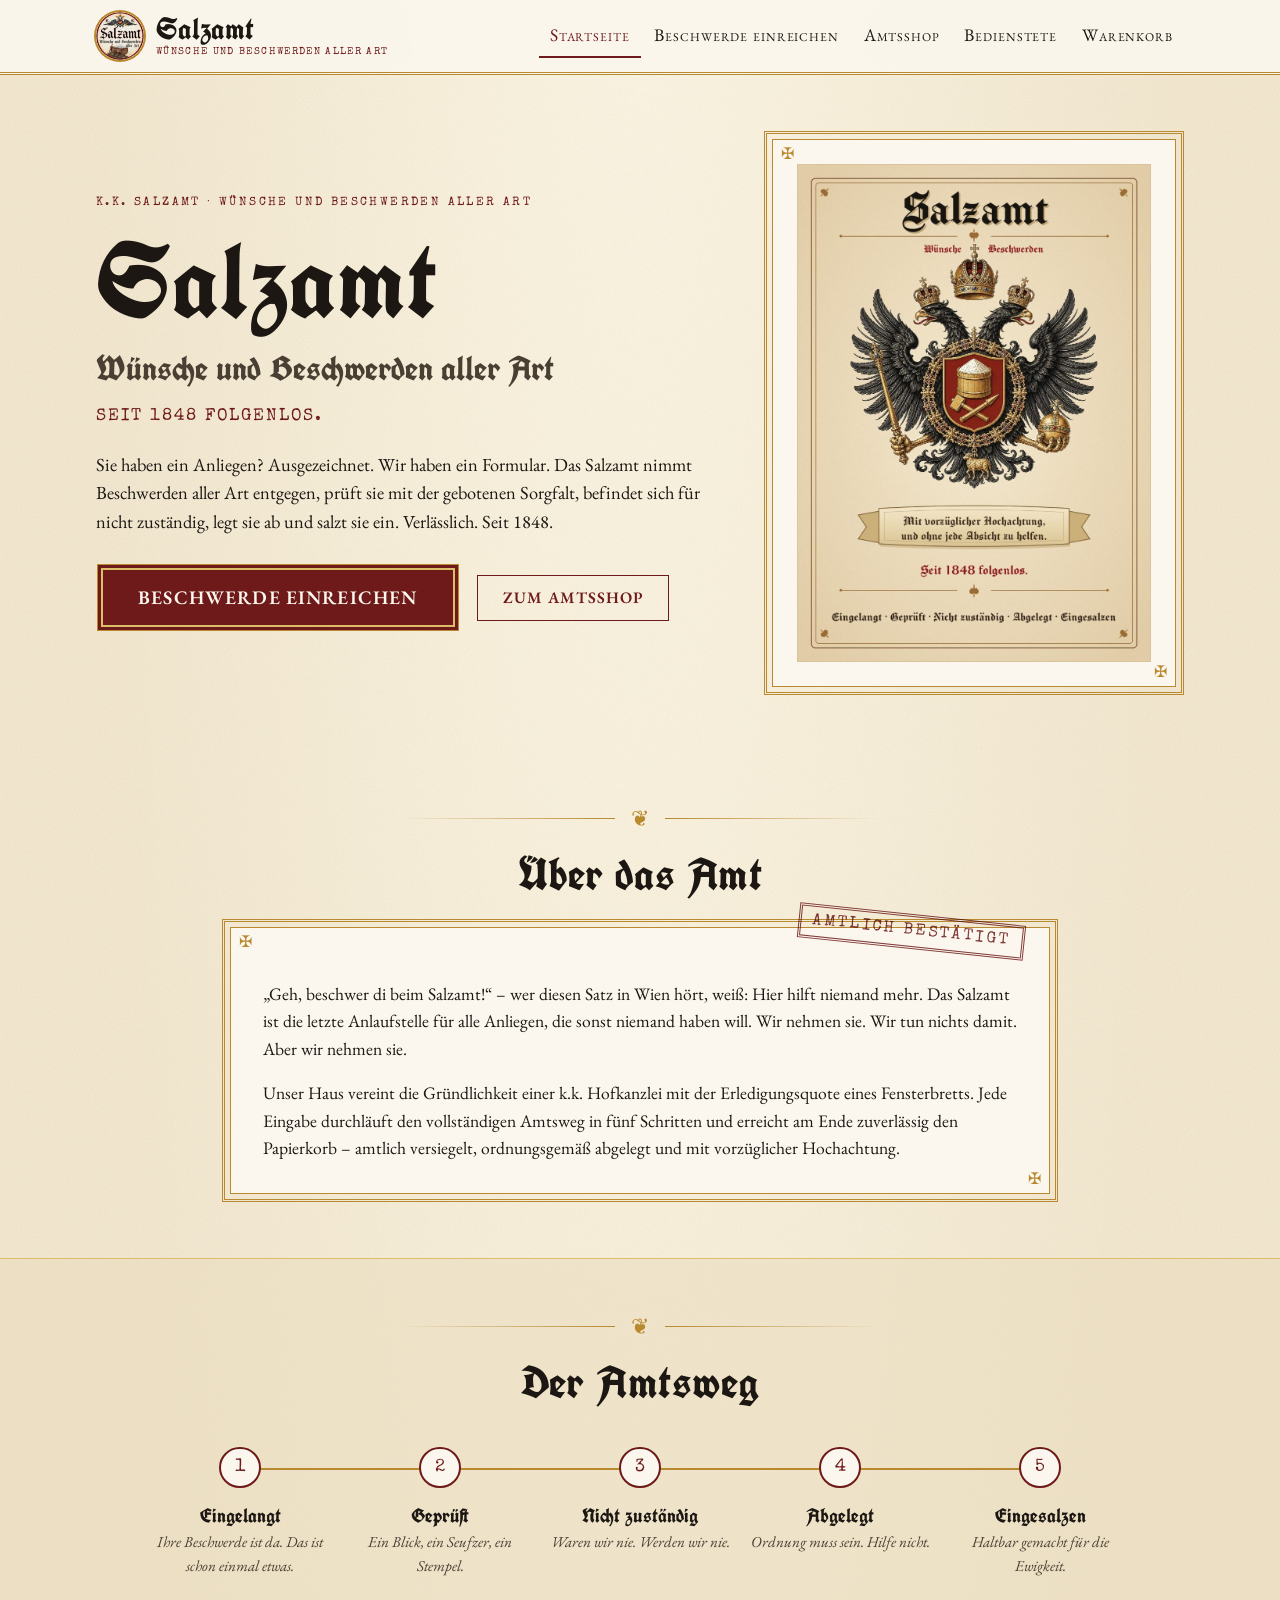
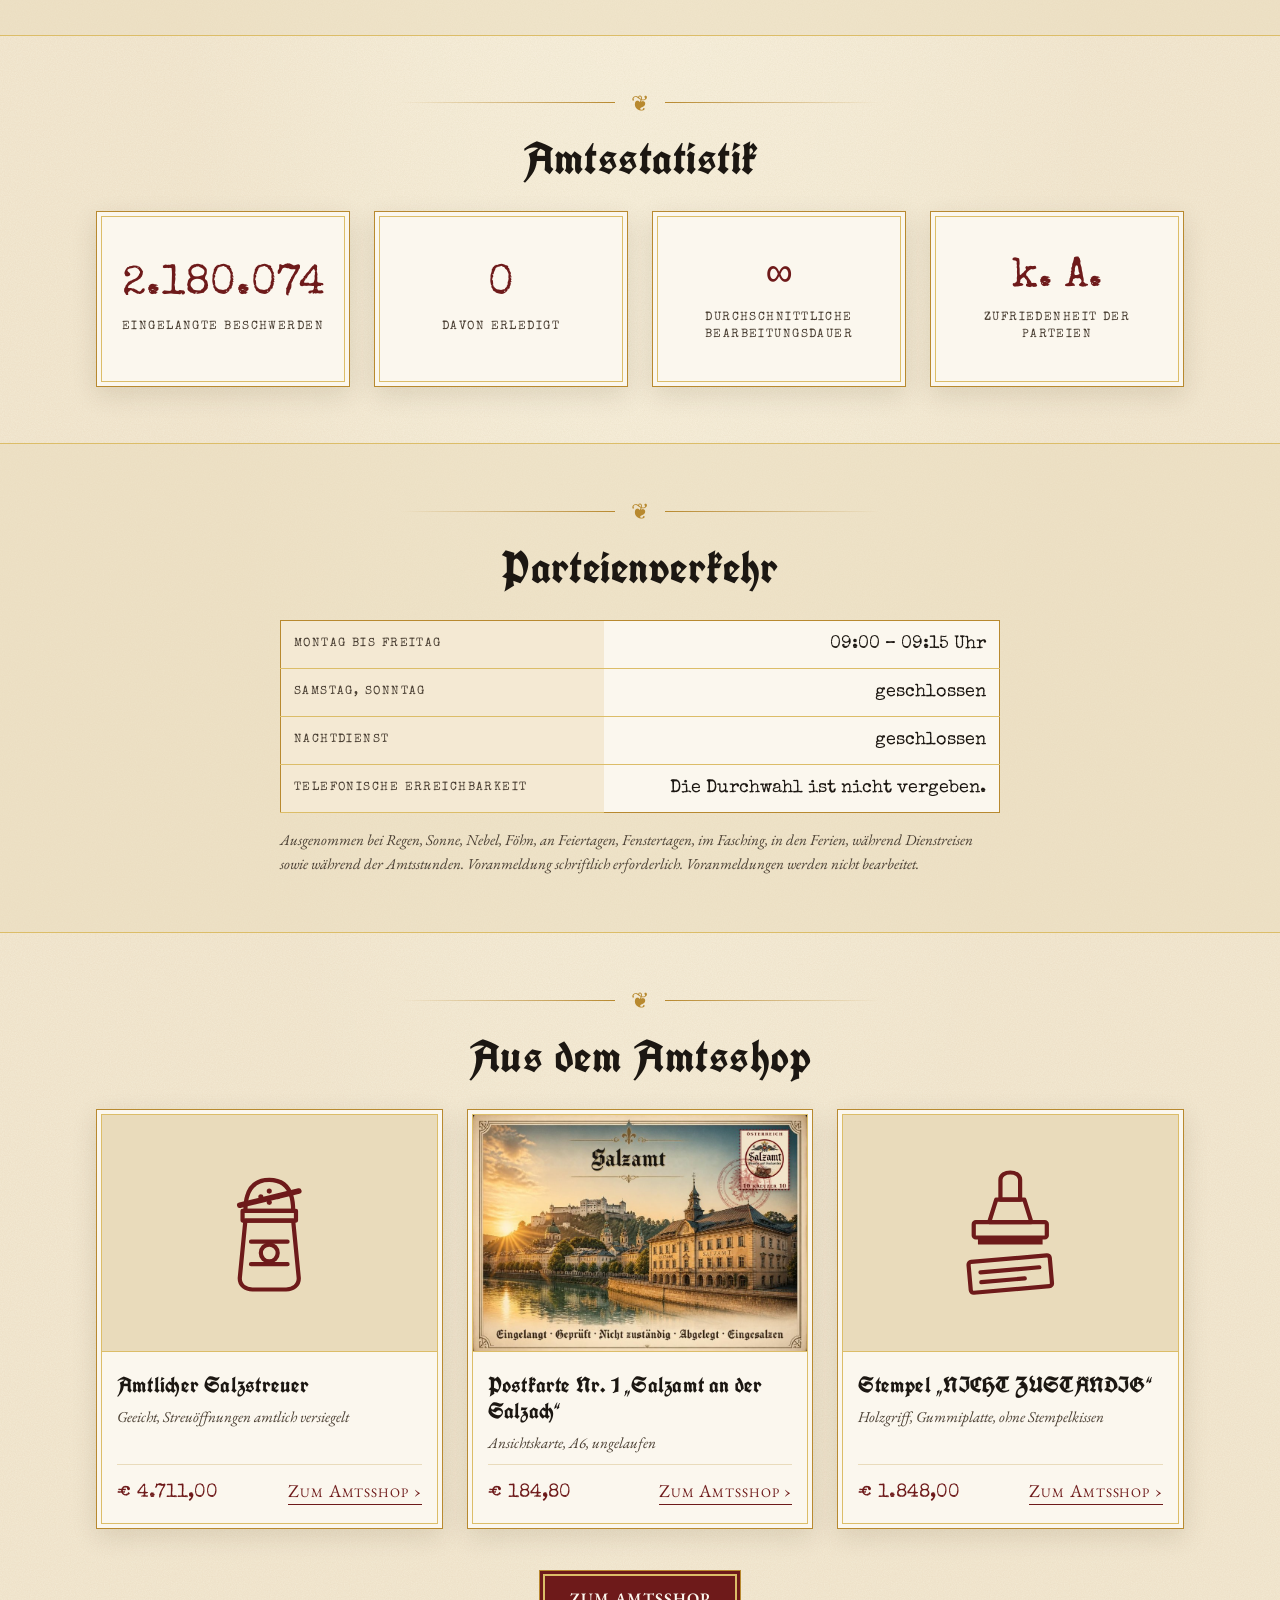
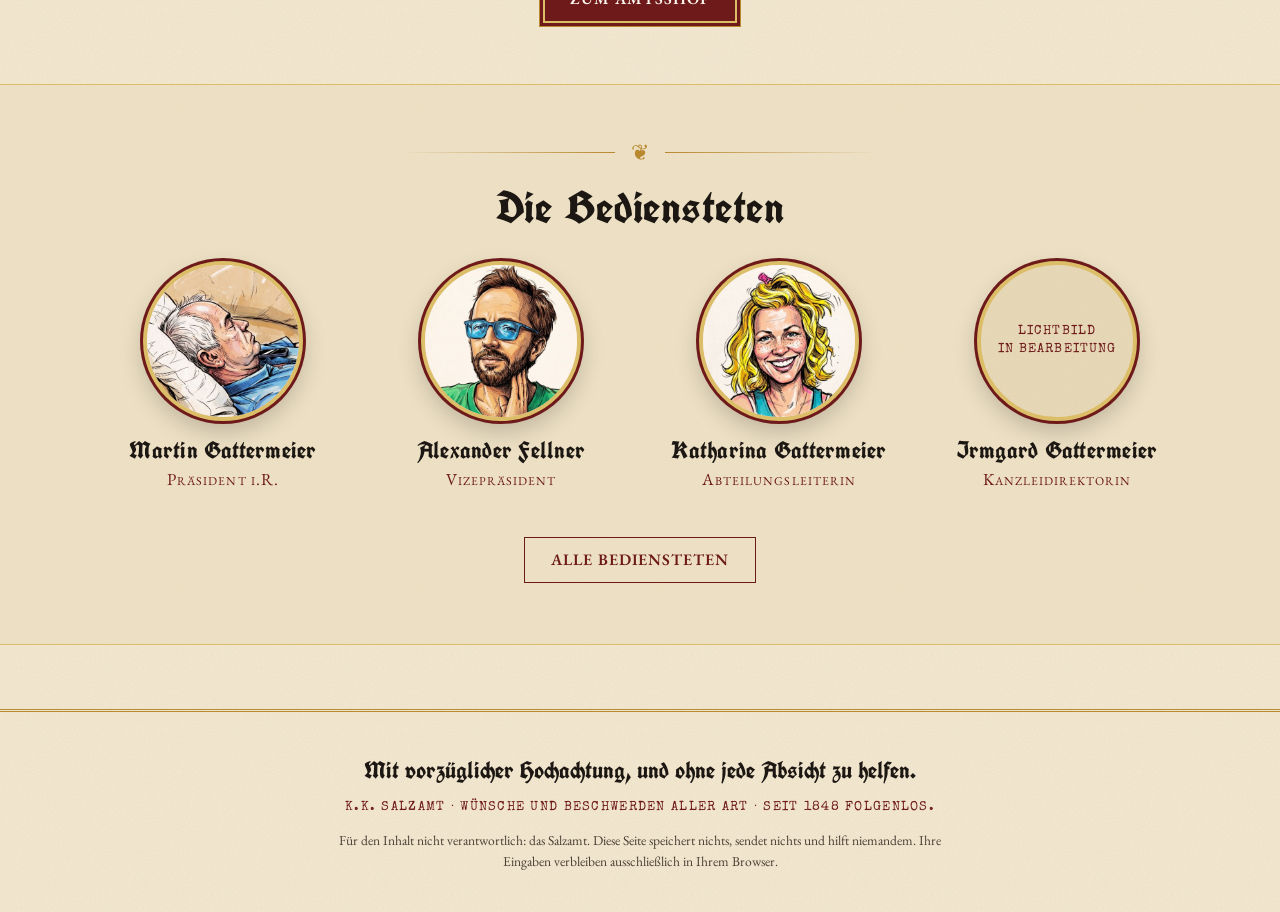
==== index.html @ 9706eec8 "Add Irmgard Gattermeier as Kanzleidirektorin Fourth Bedienstete on team.html and in the landing teas" ====
<!doctype html>
<html lang="de-AT">
  <head>
    <meta charset="utf-8" />
    <meta name="viewport" content="width=device-width, initial-scale=1" />
    <title>Salzamt · Wünsche und Beschwerden aller Art</title>
    <meta
      name="description"
      content="Das Salzamt nimmt Wünsche und Beschwerden aller Art entgegen, prüft sie, befindet sich für nicht zuständig, legt sie ab und salzt sie ein. Seit 1848 folgenlos."
    />
    <meta
      property="og:title"
      content="Salzamt · Wünsche und Beschwerden aller Art"
    />
    <meta
      property="og:description"
      content="Das Salzamt nimmt Wünsche und Beschwerden aller Art entgegen, prüft sie, befindet sich für nicht zuständig, legt sie ab und salzt sie ein. Seit 1848 folgenlos."
    />
    <meta
      property="og:image"
      content="https://salzamt.vip/assets/img/oval-600.jpg"
    />
    <link rel="icon" href="assets/img/badge-96.png" type="image/png" />
    <link rel="stylesheet" href="assets/style.css" />
    <link rel="stylesheet" href="assets/home.css" />
  </head>
  <body class="page-home">
    <a class="skip-link" href="#main">Zum Inhalt</a>
    <header class="site-header">
      <div class="container site-header__inner">
        <a class="brand" href="index.html">
          <img
            src="assets/img/badge-96.png"
            width="48"
            height="48"
            alt="Amtssiegel des Salzamtes"
          />
          <span class="brand__text">
            <span class="brand__wordmark">Salzamt</span>
            <span class="brand__sub">Wünsche und Beschwerden aller Art</span>
          </span>
        </a>
        <button
          class="nav-toggle"
          type="button"
          aria-expanded="false"
          aria-controls="main-nav"
        >
          Menü
        </button>
        <nav id="main-nav" class="main-nav" aria-label="Hauptnavigation">
          <ul>
            <li><a href="index.html">Startseite</a></li>
            <li><a href="beschwerde.html">Beschwerde einreichen</a></li>
            <li><a href="shop.html">Amtsshop</a></li>
            <li><a href="team.html">Bedienstete</a></li>
            <li>
              <a href="kassa.html" class="cart-link"
                >Warenkorb <span class="cart-badge" data-cart-count>0</span></a
              >
            </li>
          </ul>
        </nav>
      </div>
    </header>

    <main id="main">
      <!-- Hero -->
      <section class="section home-hero" aria-labelledby="hero-title">
        <div class="container home-hero__inner">
          <div class="home-hero__figure">
            <div class="frame home-hero__frame">
              <img
                src="assets/img/poster-900.jpg"
                width="900"
                height="1269"
                fetchpriority="high"
                decoding="async"
                alt="Plakat des Salzamtes: Doppeladler mit Salzfass-Wappen, darunter der Leitspruch „Mit vorzüglicher Hochachtung, und ohne jede Absicht zu helfen.“ und die Losung „Seit 1848 folgenlos.“"
              />
            </div>
          </div>
          <div class="home-hero__text">
            <p class="eyebrow">
              K.k. Salzamt · Wünsche und Beschwerden aller Art
            </p>
            <h1 id="hero-title">Salzamt</h1>
            <p class="home-hero__subtitle">Wünsche und Beschwerden aller Art</p>
            <p class="lead home-hero__lead">Seit 1848 folgenlos.</p>
            <p class="home-hero__intro">
              Sie haben ein Anliegen? Ausgezeichnet. Wir haben ein Formular. Das
              Salzamt nimmt Beschwerden aller Art entgegen, prüft sie mit der
              gebotenen Sorgfalt, befindet sich für nicht zuständig, legt sie ab
              und salzt sie ein. Verlässlich. Seit 1848.
            </p>
            <div class="home-hero__actions">
              <a class="btn btn--lg" href="beschwerde.html"
                >Beschwerde einreichen</a
              >
              <a class="btn btn--ghost" href="shop.html">Zum Amtsshop</a>
            </div>
          </div>
        </div>
      </section>

      <!-- Über das Amt -->
      <section class="section home-about" aria-labelledby="about-title">
        <div class="container">
          <div class="ornament-rule" aria-hidden="true">❦</div>
          <h2 id="about-title" class="text-center">Über das Amt</h2>
          <div class="frame home-about__frame">
            <p>
              „Geh, beschwer di beim Salzamt!“ – wer diesen Satz in Wien hört,
              weiß: Hier hilft niemand mehr. Das Salzamt ist die letzte
              Anlaufstelle für alle Anliegen, die sonst niemand haben will. Wir
              nehmen sie. Wir tun nichts damit. Aber wir nehmen sie.
            </p>
            <p>
              Unser Haus vereint die Gründlichkeit einer k.k. Hofkanzlei mit der
              Erledigungsquote eines Fensterbretts. Jede Eingabe durchläuft den
              vollständigen Amtsweg in fünf Schritten und erreicht am Ende
              zuverlässig den Papierkorb – amtlich versiegelt, ordnungsgemäß
              abgelegt und mit vorzüglicher Hochachtung.
            </p>
            <span class="stamp home-about__stamp">Amtlich bestätigt</span>
          </div>
        </div>
      </section>

      <!-- Der Amtsweg -->
      <section
        class="section home-process home-band"
        aria-labelledby="process-title"
      >
        <div class="container">
          <div class="ornament-rule" aria-hidden="true">❦</div>
          <h2 id="process-title" class="text-center">Der Amtsweg</h2>
          <ol class="amtsweg home-process__steps">
            <li>
              <strong>Eingelangt</strong>
              <span>Ihre Beschwerde ist da. Das ist schon einmal etwas.</span>
            </li>
            <li>
              <strong>Geprüft</strong>
              <span>Ein Blick, ein Seufzer, ein Stempel.</span>
            </li>
            <li>
              <strong>Nicht zuständig</strong>
              <span>Waren wir nie. Werden wir nie.</span>
            </li>
            <li>
              <strong>Abgelegt</strong>
              <span>Ordnung muss sein. Hilfe nicht.</span>
            </li>
            <li>
              <strong>Eingesalzen</strong>
              <span>Haltbar gemacht für die Ewigkeit.</span>
            </li>
          </ol>
        </div>
      </section>

      <!-- Amtsstatistik -->
      <section class="section home-stats" aria-labelledby="stats-title">
        <div class="container">
          <div class="ornament-rule" aria-hidden="true">❦</div>
          <h2 id="stats-title" class="text-center">Amtsstatistik</h2>
          <dl class="grid grid--4 home-stats__grid">
            <div class="card home-stat">
              <dt class="home-stat__label">Eingelangte Beschwerden</dt>
              <dd class="home-stat__value" data-stat="complaints">3.412.876</dd>
            </div>
            <div class="card home-stat">
              <dt class="home-stat__label">Davon erledigt</dt>
              <dd class="home-stat__value">0</dd>
            </div>
            <div class="card home-stat">
              <dt class="home-stat__label">
                Durchschnittliche Bearbeitungsdauer
              </dt>
              <dd class="home-stat__value">∞</dd>
            </div>
            <div class="card home-stat">
              <dt class="home-stat__label">Zufriedenheit der Parteien</dt>
              <dd class="home-stat__value">k. A.</dd>
            </div>
          </dl>
        </div>
      </section>

      <!-- Parteienverkehr -->
      <section
        class="section home-hours home-band"
        aria-labelledby="hours-title"
      >
        <div class="container">
          <div class="ornament-rule" aria-hidden="true">❦</div>
          <h2 id="hours-title" class="text-center">Parteienverkehr</h2>
          <div class="home-hours__box">
            <table class="table">
              <tbody>
                <tr>
                  <th scope="row">Montag bis Freitag</th>
                  <td class="num">09:00 – 09:15 Uhr</td>
                </tr>
                <tr>
                  <th scope="row">Samstag, Sonntag</th>
                  <td class="num">geschlossen</td>
                </tr>
                <tr>
                  <th scope="row">Nachtdienst</th>
                  <td class="num">geschlossen</td>
                </tr>
                <tr>
                  <th scope="row">Telefonische Erreichbarkeit</th>
                  <td class="num">Die Durchwahl ist nicht vergeben.</td>
                </tr>
              </tbody>
            </table>
            <p class="home-hours__note">
              Ausgenommen bei Regen, Sonne, Nebel, Föhn, an Feiertagen,
              Fenstertagen, im Fasching, in den Ferien, während Dienstreisen
              sowie während der Amtsstunden. Voranmeldung schriftlich
              erforderlich. Voranmeldungen werden nicht bearbeitet.
            </p>
          </div>
        </div>
      </section>

      <!-- Aus dem Amtsshop -->
      <section class="section home-shop-teaser" aria-labelledby="shop-title">
        <div class="container">
          <div class="ornament-rule" aria-hidden="true">❦</div>
          <h2 id="shop-title" class="text-center">Aus dem Amtsshop</h2>
          <div class="grid grid--3 home-products">
            <article class="card home-product">
              <div class="card__media home-product__media">
                <svg
                  class="home-icon"
                  viewBox="0 0 100 100"
                  width="100"
                  height="100"
                  aria-hidden="true"
                  focusable="false"
                >
                  <!-- cap with sprinkle holes -->
                  <path d="M33 34 C33 18 40 12 50 12 C60 12 67 18 67 34 Z" />
                  <circle
                    cx="44"
                    cy="24"
                    r="1.8"
                    fill="currentColor"
                    stroke="none"
                  />
                  <circle
                    cx="50"
                    cy="20"
                    r="1.8"
                    fill="currentColor"
                    stroke="none"
                  />
                  <circle
                    cx="56"
                    cy="24"
                    r="1.8"
                    fill="currentColor"
                    stroke="none"
                  />
                  <circle
                    cx="50"
                    cy="28"
                    r="1.8"
                    fill="currentColor"
                    stroke="none"
                  />
                  <!-- official seal band across the cap -->
                  <path d="M29 30 L71 20" stroke-width="4" />
                  <!-- collar -->
                  <path d="M31 34 H69 V41 H31 Z" />
                  <!-- body -->
                  <path
                    d="M33 41 L29 82 C29 87 33 90 38 90 H62 C67 90 71 87 71 82 L67 41 Z"
                  />
                  <!-- calibration label -->
                  <path d="M37 56 H63 M37 72 H63" />
                  <circle cx="50" cy="64" r="6" />
                </svg>
              </div>
              <div class="card__body">
                <h3 class="card__title">Amtlicher Salzstreuer</h3>
                <p class="home-product__subtitle">
                  Geeicht, Streuöffnungen amtlich versiegelt
                </p>
                <div class="home-product__foot">
                  <p class="home-product__price">€ 4.711,00</p>
                  <a class="home-product__link" href="shop.html"
                    >Zum Amtsshop</a
                  >
                </div>
              </div>
            </article>

            <article class="card home-product">
              <div class="card__media home-product__media">
                <img
                  src="assets/img/postkarte-1.jpg"
                  width="900"
                  height="639"
                  loading="lazy"
                  decoding="async"
                  alt="Postkarte Nr. 1: das Salzamt am Ufer der Salzach im Abendlicht, mit der Festung Hohensalzburg im Hintergrund"
                />
              </div>
              <div class="card__body">
                <h3 class="card__title">
                  Postkarte Nr. 1 „Salzamt an der Salzach“
                </h3>
                <p class="home-product__subtitle">
                  Ansichtskarte, A6, ungelaufen
                </p>
                <div class="home-product__foot">
                  <p class="home-product__price">€ 184,80</p>
                  <a class="home-product__link" href="shop.html"
                    >Zum Amtsshop</a
                  >
                </div>
              </div>
            </article>

            <article class="card home-product">
              <div class="card__media home-product__media">
                <svg
                  class="home-icon"
                  viewBox="0 0 100 100"
                  width="100"
                  height="100"
                  aria-hidden="true"
                  focusable="false"
                >
                  <!-- knob -->
                  <path d="M43 12 C43 5 57 5 57 12 V26 H43 Z" />
                  <!-- handle waist -->
                  <path d="M40 26 H60 L65 42 H35 Z" />
                  <!-- base plate -->
                  <rect x="24" y="42" width="52" height="11" rx="1.5" />
                  <!-- rubber plate -->
                  <path
                    d="M27 53 H73 V58 H27 Z"
                    fill="currentColor"
                    stroke="none"
                  />
                  <!-- impression on the paper, slightly askew -->
                  <g transform="rotate(-5 50 79)">
                    <rect x="21" y="68" width="58" height="22" rx="2" />
                    <path d="M29 76 H71 M29 83 H60" />
                  </g>
                </svg>
              </div>
              <div class="card__body">
                <h3 class="card__title">Stempel „NICHT ZUSTÄNDIG“</h3>
                <p class="home-product__subtitle">
                  Holzgriff, Gummiplatte, ohne Stempelkissen
                </p>
                <div class="home-product__foot">
                  <p class="home-product__price">€ 1.848,00</p>
                  <a class="home-product__link" href="shop.html"
                    >Zum Amtsshop</a
                  >
                </div>
              </div>
            </article>
          </div>
          <p class="text-center home-section-cta">
            <a class="btn" href="shop.html">Zum Amtsshop</a>
          </p>
        </div>
      </section>

      <!-- Die Bediensteten -->
      <section
        class="section home-team-teaser home-band"
        aria-labelledby="team-title"
      >
        <div class="container">
          <div class="ornament-rule" aria-hidden="true">❦</div>
          <h2 id="team-title" class="text-center">Die Bediensteten</h2>
          <ul class="grid grid--4 home-team-teaser__list">
            <li class="home-member">
              <img
                class="circle-photo"
                src="assets/img/team-martin-gattermeier.jpg"
                width="160"
                height="160"
                loading="lazy"
                decoding="async"
                alt="Lichtbild Martin Gattermeier"
                data-fallback="lichtbild"
              />
              <h3 class="home-member__name">Martin Gattermeier</h3>
              <p class="home-member__title">Präsident i.R.</p>
            </li>
            <li class="home-member">
              <img
                class="circle-photo"
                src="assets/img/team-alexander-fellner.jpg"
                width="160"
                height="160"
                loading="lazy"
                decoding="async"
                alt="Lichtbild Alexander Fellner"
                data-fallback="lichtbild"
              />
              <h3 class="home-member__name">Alexander Fellner</h3>
              <p class="home-member__title">Vizepräsident</p>
            </li>
            <li class="home-member">
              <img
                class="circle-photo"
                src="assets/img/team-katharina-gattermeier.jpg"
                width="160"
                height="160"
                loading="lazy"
                decoding="async"
                alt="Lichtbild Katharina Gattermeier"
                data-fallback="lichtbild"
              />
              <h3 class="home-member__name">Katharina Gattermeier</h3>
              <p class="home-member__title">Abteilungsleiterin</p>
            </li>
            <li class="home-member">
              <img
                class="circle-photo"
                src="assets/img/team-irmgard-gattermeier.jpg"
                width="160"
                height="160"
                loading="lazy"
                decoding="async"
                alt="Lichtbild Irmgard Gattermeier"
                data-fallback="lichtbild"
              />
              <h3 class="home-member__name">Irmgard Gattermeier</h3>
              <p class="home-member__title">Kanzleidirektorin</p>
            </li>
          </ul>
          <p class="text-center home-section-cta">
            <a class="btn btn--ghost" href="team.html">Alle Bediensteten</a>
          </p>
        </div>
      </section>
    </main>

    <footer class="site-footer">
      <div class="container">
        <p class="site-footer__motto">
          Mit vorzüglicher Hochachtung, und ohne jede Absicht zu helfen.
        </p>
        <p class="site-footer__line">
          K.k. Salzamt · Wünsche und Beschwerden aller Art · Seit 1848
          folgenlos.
        </p>
        <p class="site-footer__small">
          Für den Inhalt nicht verantwortlich: das Salzamt. Diese Seite
          speichert nichts, sendet nichts und hilft niemandem. Ihre Eingaben
          verbleiben ausschließlich in Ihrem Browser.
        </p>
      </div>
    </footer>

    <script src="assets/site.js"></script>
    <script src="assets/home.js"></script>
  </body>
</html>
---- assets/style.css ----
/* ==========================================================================
   Salzamt – shared design system
   Parchment, burgundy, gold, Fraktur. One committed look, no dark mode.
   See PLAN.md section 4.4 for the class catalogue this file must provide.
   ========================================================================== */

/* --------------------------------------------------------------------------
   Self-hosted fonts (assets/fonts/, licenses alongside the files)
   -------------------------------------------------------------------------- */

@font-face {
  font-family: "UnifrakturCook";
  font-style: normal;
  font-weight: 700;
  font-display: swap;
  src: url("fonts/unifrakturcook-latin-700-normal.woff2") format("woff2");
}

@font-face {
  font-family: "Special Elite";
  font-style: normal;
  font-weight: 400;
  font-display: swap;
  src: url("fonts/special-elite-latin-400-normal.woff2") format("woff2");
}

@font-face {
  font-family: "EB Garamond";
  font-style: normal;
  font-weight: 400;
  font-display: swap;
  src: url("fonts/eb-garamond-latin-400-normal.woff2") format("woff2");
}

@font-face {
  font-family: "EB Garamond";
  font-style: italic;
  font-weight: 400;
  font-display: swap;
  src: url("fonts/eb-garamond-latin-400-italic.woff2") format("woff2");
}

@font-face {
  font-family: "EB Garamond";
  font-style: normal;
  font-weight: 500;
  font-display: swap;
  src: url("fonts/eb-garamond-latin-500-normal.woff2") format("woff2");
}

@font-face {
  font-family: "EB Garamond";
  font-style: italic;
  font-weight: 500;
  font-display: swap;
  src: url("fonts/eb-garamond-latin-500-italic.woff2") format("woff2");
}

@font-face {
  font-family: "EB Garamond";
  font-style: normal;
  font-weight: 600;
  font-display: swap;
  src: url("fonts/eb-garamond-latin-600-normal.woff2") format("woff2");
}

@font-face {
  font-family: "EB Garamond";
  font-style: normal;
  font-weight: 700;
  font-display: swap;
  src: url("fonts/eb-garamond-latin-700-normal.woff2") format("woff2");
}

:root {
  --parchment: #f4e9d3;
  --parchment-2: #e9dbbb;
  --parchment-3: #d9c59c;
  --salt: #fbf7ee;
  --ink: #1c1712;
  --ink-2: #4a3f33;
  --burgundy: #6e1a1a;
  --burgundy-2: #4b0f0f;
  --gold: #b8892f;
  --gold-2: #dcbd68;
  --font-display: "UnifrakturCook", "Old English Text MT", serif;
  --font-body: "EB Garamond", Garamond, "Times New Roman", serif;
  --font-type: "Special Elite", "Courier New", Courier, monospace;
  --container: 1120px;
  --header-height: 72px;
  --shadow: 0 8px 24px rgba(60, 40, 10, 0.12);
  --noise: url("data:image/svg+xml;utf8,<svg xmlns='http://www.w3.org/2000/svg' width='240' height='240'><filter id='n'><feTurbulence type='fractalNoise' baseFrequency='0.85' numOctaves='3' stitchTiles='stitch'/><feColorMatrix values='0 0 0 0 0.30  0 0 0 0 0.20  0 0 0 0 0.05  0 0 0 0.09 0'/></filter><rect width='100%' height='100%' filter='url(%23n)'/></svg>");
}

/* --------------------------------------------------------------------------
   Base
   -------------------------------------------------------------------------- */

*,
*::before,
*::after {
  box-sizing: border-box;
}

html {
  -webkit-text-size-adjust: 100%;
  scroll-behavior: smooth;
}

body {
  margin: 0;
  font-family: var(--font-body);
  font-size: 18px;
  line-height: 1.55;
  color: var(--ink);
  background-color: var(--parchment);
  background-image:
    var(--noise),
    radial-gradient(
      ellipse at 50% -10%,
      rgba(255, 250, 235, 0.9),
      rgba(255, 250, 235, 0) 60%
    );
  min-height: 100vh;
}

img,
svg {
  max-width: 100%;
  height: auto;
}

img {
  display: block;
}

a {
  color: var(--burgundy);
  text-decoration-thickness: 1px;
  text-underline-offset: 2px;
}

a:hover {
  color: var(--burgundy-2);
}

:focus-visible {
  outline: 2px solid var(--gold);
  outline-offset: 2px;
}

h1,
h2,
h3 {
  font-family: var(--font-display);
  font-weight: 700;
  line-height: 1.1;
  margin: 0 0 0.5em;
  color: var(--ink);
  letter-spacing: 0.01em;
}

h1 {
  font-size: clamp(2.6rem, 7vw, 4.5rem);
}

h2 {
  font-size: clamp(1.9rem, 4.5vw, 2.8rem);
}

h3 {
  font-size: clamp(1.4rem, 3vw, 1.8rem);
}

h4 {
  font-family: var(--font-body);
  font-weight: 700;
  font-size: 1.15rem;
  margin: 0 0 0.4em;
}

p {
  margin: 0 0 1em;
}

small,
.small {
  font-size: 0.9rem;
}

strong {
  font-weight: 600;
}

hr {
  border: 0;
  border-top: 1px solid var(--gold);
  margin: 2rem 0;
}

address {
  font-style: normal;
}

ul,
ol {
  padding-left: 1.4rem;
}

/* --------------------------------------------------------------------------
   Layout and utilities
   -------------------------------------------------------------------------- */

.container {
  width: 100%;
  max-width: var(--container);
  margin-inline: auto;
  padding-inline: 1rem;
}

.section {
  padding-block: 3.5rem;
}

.section--tight {
  padding-block: 1.5rem;
}

.grid {
  display: grid;
  gap: 1.5rem;
}

.grid--2 {
  grid-template-columns: repeat(2, minmax(0, 1fr));
}

.grid--3 {
  grid-template-columns: repeat(3, minmax(0, 1fr));
}

.grid--4 {
  grid-template-columns: repeat(4, minmax(0, 1fr));
}

.stack {
  display: flex;
  flex-direction: column;
  gap: 1rem;
}

.text-center {
  text-align: center;
}

.visually-hidden {
  position: absolute !important;
  width: 1px;
  height: 1px;
  padding: 0;
  margin: -1px;
  overflow: hidden;
  clip: rect(0 0 0 0);
  clip-path: inset(50%);
  white-space: nowrap;
  border: 0;
}

.skip-link {
  position: absolute;
  left: 1rem;
  top: -100px;
  z-index: 100;
  background: var(--burgundy);
  color: var(--salt);
  padding: 0.5rem 1rem;
  text-decoration: none;
}

.skip-link:focus {
  top: 1rem;
}

/* --------------------------------------------------------------------------
   Typography helpers
   -------------------------------------------------------------------------- */

.eyebrow {
  font-family: var(--font-type);
  font-size: 0.75rem;
  letter-spacing: 0.2em;
  text-transform: uppercase;
  color: var(--burgundy);
  margin: 0 0 0.75rem;
}

.lead {
  font-size: 1.25rem;
  color: var(--ink-2);
}

.typewriter {
  font-family: var(--font-type);
}

.display {
  font-family: var(--font-display);
}

.ornament-rule {
  display: flex;
  align-items: center;
  gap: 1rem;
  color: var(--gold);
  margin: 2rem auto;
  max-width: 480px;
  font-size: 1.4rem;
  line-height: 1;
}

.ornament-rule::before,
.ornament-rule::after {
  content: "";
  flex: 1;
  height: 1px;
  background: linear-gradient(90deg, transparent, var(--gold));
}

.ornament-rule::after {
  background: linear-gradient(90deg, var(--gold), transparent);
}

/* --------------------------------------------------------------------------
   Buttons
   -------------------------------------------------------------------------- */

.btn {
  display: inline-block;
  font-family: var(--font-body);
  font-weight: 600;
  font-size: 1rem;
  letter-spacing: 0.06em;
  text-transform: uppercase;
  text-decoration: none;
  text-align: center;
  line-height: 1.2;
  padding: 0.8rem 1.6rem;
  margin: 5px;
  color: var(--salt);
  background: var(--burgundy);
  border: 2px solid var(--gold-2);
  box-shadow:
    0 0 0 3px var(--burgundy),
    0 0 0 4px var(--gold);
  cursor: pointer;
  transition:
    background-color 0.15s,
    transform 0.15s;
}

.btn:hover {
  background: var(--burgundy-2);
  color: var(--salt);
}

.btn:active {
  transform: translateY(1px);
}

.btn--gold {
  color: var(--ink);
  background: var(--gold);
  border-color: var(--salt);
  box-shadow:
    0 0 0 3px var(--gold),
    0 0 0 4px var(--burgundy);
}

.btn--gold:hover {
  background: var(--gold-2);
  color: var(--ink);
}

.btn--ghost {
  color: var(--burgundy);
  background: transparent;
  border: 1px solid var(--burgundy);
  box-shadow: none;
}

.btn--ghost:hover {
  background: rgba(110, 26, 26, 0.08);
  color: var(--burgundy-2);
}

.btn--lg {
  font-size: 1.2rem;
  padding: 1rem 2.2rem;
}

.btn--block {
  display: block;
  width: calc(100% - 10px);
}

.btn:disabled,
.btn[aria-disabled="true"] {
  opacity: 0.5;
  cursor: not-allowed;
}

/* --------------------------------------------------------------------------
   Frames, cards, stamps, documents
   -------------------------------------------------------------------------- */

.frame {
  position: relative;
  background: var(--salt);
  border: 1px solid var(--gold);
  outline: 3px double var(--gold);
  outline-offset: 5px;
  padding: 2rem;
  margin: 8px;
}

.frame::before,
.frame::after {
  content: "✠";
  position: absolute;
  color: var(--gold);
  font-size: 1rem;
  line-height: 1;
  pointer-events: none;
}

.frame::before {
  top: 0.4rem;
  left: 0.5rem;
}

.frame::after {
  bottom: 0.4rem;
  right: 0.5rem;
}

.card {
  display: flex;
  flex-direction: column;
  background: var(--salt);
  border: 1px solid var(--gold);
  box-shadow:
    inset 0 0 0 4px var(--salt),
    inset 0 0 0 5px var(--gold-2),
    var(--shadow);
}

.card__media {
  background: var(--parchment-2);
  border-bottom: 1px solid var(--gold-2);
  margin: 5px 5px 0;
  overflow: hidden;
}

.card__media img {
  width: 100%;
  height: 100%;
  object-fit: cover;
}

.card__body {
  padding: 1.25rem;
  flex: 1;
  display: flex;
  flex-direction: column;
  gap: 0.5rem;
}

.card__body > p {
  margin: 0;
}

.card__title {
  font-family: var(--font-display);
  font-size: 1.5rem;
  margin: 0;
}

.stamp {
  display: inline-block;
  font-family: var(--font-type);
  font-size: 1rem;
  letter-spacing: 0.15em;
  text-transform: uppercase;
  color: var(--burgundy);
  border: 3px double var(--burgundy);
  padding: 0.35em 0.7em;
  line-height: 1.1;
  transform: rotate(-6deg);
  mix-blend-mode: multiply;
  opacity: 0.85;
}

.stamp--big {
  font-size: 2.4rem;
  border-width: 5px;
  padding: 0.3em 0.6em;
  letter-spacing: 0.2em;
  transform: rotate(-12deg);
}

.stamp--gold {
  color: var(--gold);
  border-color: var(--gold);
}

.badge-tag {
  display: inline-block;
  font-family: var(--font-type);
  font-size: 0.7rem;
  letter-spacing: 0.12em;
  text-transform: uppercase;
  color: var(--salt);
  background: var(--burgundy);
  padding: 0.25em 0.6em;
  line-height: 1.3;
}

.akte {
  font-family: var(--font-type);
  font-size: 0.95rem;
  line-height: 1.7;
  background: var(--salt);
  border: 1px dashed var(--gold);
  padding: 1.25rem 1.5rem;
  color: var(--ink);
}

.akte dl {
  display: grid;
  grid-template-columns: max-content 1fr;
  gap: 0.25rem 1.25rem;
  margin: 0;
}

.akte dt {
  color: var(--ink-2);
}

.akte dd {
  margin: 0;
}

.circle-photo {
  width: 160px;
  height: 160px;
  border-radius: 50%;
  object-fit: cover;
  border: 4px solid var(--gold-2);
  box-shadow:
    0 0 0 3px var(--burgundy),
    0 10px 24px rgba(0, 0, 0, 0.2);
  background: var(--parchment-2);
  margin-inline: auto;
  flex: 0 0 auto;
}

.circle-photo--lg {
  width: 220px;
  height: 220px;
}

.photo-missing {
  display: flex;
  align-items: center;
  justify-content: center;
  text-align: center;
  font-family: var(--font-type);
  font-size: 0.8rem;
  letter-spacing: 0.08em;
  text-transform: uppercase;
  color: var(--burgundy);
  background: var(--parchment-2) var(--noise);
  padding: 1rem;
  line-height: 1.4;
}

/* --------------------------------------------------------------------------
   Amtsweg (five-step process)
   -------------------------------------------------------------------------- */

.amtsweg {
  list-style: none;
  margin: 2rem 0;
  padding: 0;
  display: grid;
  grid-template-columns: repeat(5, minmax(0, 1fr));
  counter-reset: step;
}

.amtsweg li {
  position: relative;
  text-align: center;
  padding: 0 0.5rem;
  counter-increment: step;
}

.amtsweg li::before {
  content: counter(step);
  position: relative;
  z-index: 1;
  display: flex;
  align-items: center;
  justify-content: center;
  width: 2.6rem;
  height: 2.6rem;
  margin: 0 auto 0.75rem;
  border-radius: 50%;
  border: 2px solid var(--burgundy);
  background: var(--salt);
  color: var(--burgundy);
  font-family: var(--font-type);
  font-size: 1.1rem;
  transition:
    background-color 0.3s,
    color 0.3s;
}

.amtsweg li:not(:first-child)::after {
  content: "";
  position: absolute;
  top: 1.3rem;
  right: 50%;
  width: 100%;
  height: 2px;
  background: var(--gold);
  z-index: 0;
}

.amtsweg li.is-done::before {
  content: "✓";
  background: var(--burgundy);
  color: var(--salt);
}

.amtsweg strong {
  display: block;
  font-family: var(--font-display);
  font-size: 1.25rem;
  font-weight: 700;
}

.amtsweg span {
  display: block;
  font-size: 0.95rem;
  color: var(--ink-2);
  font-style: italic;
}

/* --------------------------------------------------------------------------
   Tables, notices, toast
   -------------------------------------------------------------------------- */

.table-wrap {
  overflow-x: auto;
}

.table {
  width: 100%;
  border-collapse: collapse;
  margin: 1rem 0;
  background: var(--salt);
  border: 1px solid var(--gold);
}

.table th,
.table td {
  padding: 0.6rem 0.8rem;
  text-align: left;
  border-bottom: 1px solid var(--gold-2);
  vertical-align: top;
}

.table th {
  font-family: var(--font-type);
  font-size: 0.75rem;
  letter-spacing: 0.12em;
  text-transform: uppercase;
  color: var(--ink-2);
  background: var(--parchment);
  font-weight: 400;
}

.table tbody tr:last-child td {
  border-bottom: 0;
}

.table td.num,
.table th.num {
  text-align: right;
  font-family: var(--font-type);
  white-space: nowrap;
}

.table tfoot td {
  font-weight: 700;
  border-top: 2px solid var(--gold);
  border-bottom: 0;
}

.notice {
  border: 1px solid var(--gold);
  border-left: 6px solid var(--gold);
  background: var(--salt);
  padding: 1rem 1.25rem;
  margin: 1.5rem 0;
}

.notice--error {
  border-color: var(--burgundy);
  background: #f7e6e3;
}

.notice--success {
  border-color: #4a6b3a;
  background: #eef2e4;
}

.notice > :last-child {
  margin-bottom: 0;
}

.notice__title {
  font-family: var(--font-type);
  font-size: 0.8rem;
  letter-spacing: 0.15em;
  text-transform: uppercase;
  margin: 0 0 0.5rem;
}

.toast {
  position: fixed;
  left: 50%;
  bottom: 1.5rem;
  transform: translate(-50%, 20px);
  opacity: 0;
  pointer-events: none;
  z-index: 90;
  background: var(--ink);
  color: var(--salt);
  font-family: var(--font-type);
  font-size: 0.85rem;
  letter-spacing: 0.05em;
  padding: 0.75rem 1.25rem;
  border: 1px solid var(--gold);
  width: max-content;
  max-width: calc(100% - 2rem);
  text-align: center;
  transition:
    opacity 0.25s,
    transform 0.25s;
}

.toast.is-visible {
  opacity: 1;
  transform: translate(-50%, 0);
}

/* --------------------------------------------------------------------------
   Forms
   -------------------------------------------------------------------------- */

.form-section {
  border: 1px solid var(--gold);
  background: var(--salt);
  padding: 0 0 0.5rem;
  margin: 0 0 2rem;
  min-width: 0;
  box-shadow: var(--shadow);
}

.form-section__title {
  display: block;
  float: left;
  width: 100%;
  background: var(--burgundy);
  color: var(--salt);
  font-family: var(--font-type);
  font-size: 0.85rem;
  letter-spacing: 0.15em;
  text-transform: uppercase;
  padding: 0.6rem 1.25rem;
  margin: 0 0 1.25rem;
}

.form-section__title + * {
  clear: both;
}

.form-section__body {
  padding: 0 1.25rem;
}

.form-section__body > p:last-child {
  margin-bottom: 0.5rem;
}

.field {
  margin: 0 0 1.1rem;
  min-width: 0;
}

.field__label {
  display: block;
  font-family: var(--font-type);
  font-size: 0.78rem;
  letter-spacing: 0.08em;
  text-transform: uppercase;
  color: var(--ink-2);
  margin-bottom: 0.3rem;
}

.field--required .field__label::after {
  content: " *";
  color: var(--burgundy);
}

.field__hint {
  display: block;
  font-size: 0.9rem;
  font-style: italic;
  color: var(--ink-2);
  margin-top: 0.3rem;
}

input:not([type="checkbox"]):not([type="radio"]):not([type="submit"]):not(
    [type="button"]
  ):not([type="reset"]),
select,
textarea {
  display: block;
  width: 100%;
  font-family: var(--font-body);
  font-size: 1.05rem;
  color: var(--ink);
  background: #fffdf7;
  border: 1px solid var(--ink-2);
  border-radius: 0;
  padding: 0.5rem 0.65rem;
  line-height: 1.4;
}

textarea {
  min-height: 8rem;
  resize: vertical;
}

select {
  appearance: none;
  -webkit-appearance: none;
  background-image: url("data:image/svg+xml;utf8,<svg xmlns='http://www.w3.org/2000/svg' width='14' height='10' viewBox='0 0 14 10'><path d='M1 1l6 6 6-6' fill='none' stroke='%236e1a1a' stroke-width='2'/></svg>");
  background-repeat: no-repeat;
  background-position: right 0.7rem center;
  padding-right: 2.2rem;
}

input:focus,
select:focus,
textarea:focus {
  outline: 2px solid var(--gold);
  outline-offset: 1px;
  border-color: var(--gold);
}

.field--error input,
.field--error select,
.field--error textarea {
  border-color: var(--burgundy);
  box-shadow: inset 0 0 0 1px var(--burgundy);
}

.field--error .field__hint {
  color: var(--burgundy);
  font-style: normal;
}

.check {
  display: flex;
  gap: 0.6rem;
  align-items: flex-start;
  margin: 0 0 0.6rem;
  font-size: 1rem;
  cursor: pointer;
}

.check input {
  width: 1.2rem;
  height: 1.2rem;
  margin: 0.2rem 0 0;
  accent-color: var(--burgundy);
  flex: 0 0 auto;
}

.check-group,
.radio-group {
  display: flex;
  flex-direction: column;
  gap: 0.3rem;
}

.radio-group--inline {
  flex-direction: row;
  flex-wrap: wrap;
  gap: 0.5rem 1.25rem;
}

.form-actions {
  display: flex;
  flex-wrap: wrap;
  gap: 1rem;
  align-items: center;
  margin-top: 1.5rem;
}

/* --------------------------------------------------------------------------
   Dialog
   -------------------------------------------------------------------------- */

dialog.dialog {
  border: 1px solid var(--gold);
  outline: 3px double var(--gold);
  outline-offset: 5px;
  background: var(--salt) var(--noise);
  color: var(--ink);
  padding: 2rem;
  max-width: min(520px, calc(100vw - 3rem));
  box-shadow: 0 20px 60px rgba(0, 0, 0, 0.35);
}

dialog.dialog::backdrop {
  background: rgba(28, 23, 18, 0.55);
}

.dialog__title {
  font-family: var(--font-display);
  font-size: 1.8rem;
  margin: 0 0 1rem;
}

.dialog__actions {
  display: flex;
  flex-wrap: wrap;
  gap: 0.75rem;
  justify-content: flex-end;
  margin-top: 1.5rem;
}

/* --------------------------------------------------------------------------
   Header and navigation
   -------------------------------------------------------------------------- */

.site-header {
  position: sticky;
  top: 0;
  z-index: 50;
  background: rgba(251, 247, 238, 0.9);
  -webkit-backdrop-filter: blur(6px);
  backdrop-filter: blur(6px);
  border-bottom: 3px double var(--gold);
}

.site-header__inner {
  display: flex;
  align-items: center;
  justify-content: space-between;
  gap: 1rem;
  min-height: var(--header-height);
  padding-block: 0.5rem;
}

.brand {
  display: flex;
  align-items: center;
  gap: 0.75rem;
  text-decoration: none;
  color: var(--ink);
}

.brand:hover {
  color: var(--ink);
}

.brand img {
  width: 48px;
  height: 48px;
  border-radius: 50%;
  box-shadow: 0 0 0 2px var(--gold);
}

.brand__text {
  display: flex;
  flex-direction: column;
  line-height: 1;
}

.brand__wordmark {
  font-family: var(--font-display);
  font-size: 1.9rem;
}

.brand__sub {
  font-family: var(--font-type);
  font-size: 0.6rem;
  letter-spacing: 0.14em;
  text-transform: uppercase;
  color: var(--burgundy);
  margin-top: 0.2rem;
}

.nav-toggle {
  display: none;
  font-family: var(--font-type);
  font-size: 0.85rem;
  letter-spacing: 0.1em;
  text-transform: uppercase;
  background: transparent;
  color: var(--burgundy);
  border: 1px solid var(--burgundy);
  padding: 0.45rem 0.8rem;
  cursor: pointer;
}

.main-nav ul {
  list-style: none;
  margin: 0;
  padding: 0;
  display: flex;
  flex-wrap: wrap;
  gap: 0.15rem;
  align-items: center;
}

.main-nav a {
  display: inline-block;
  padding: 0.45rem 0.7rem;
  color: var(--ink);
  text-decoration: none;
  font-variant: small-caps;
  letter-spacing: 0.05em;
  font-size: 1.1rem;
  border-bottom: 2px solid transparent;
}

.main-nav a:hover,
.main-nav a[aria-current="page"] {
  color: var(--burgundy);
  border-bottom-color: var(--burgundy);
}

.cart-link {
  display: inline-flex;
  align-items: center;
  gap: 0.4rem;
}

.cart-badge {
  display: inline-flex;
  align-items: center;
  justify-content: center;
  min-width: 1.4rem;
  height: 1.4rem;
  padding: 0 0.35rem;
  border-radius: 999px;
  background: var(--burgundy);
  color: var(--salt);
  font-family: var(--font-type);
  font-size: 0.75rem;
  line-height: 1;
  font-variant: normal;
}

.cart-badge.is-empty {
  display: none;
}

/* --------------------------------------------------------------------------
   Footer
   -------------------------------------------------------------------------- */

.site-footer {
  margin-top: 4rem;
  border-top: 3px double var(--gold);
  padding: 2.5rem 0;
  text-align: center;
  color: var(--ink-2);
  font-size: 0.95rem;
}

.site-footer__motto {
  font-family: var(--font-display);
  font-size: 1.5rem;
  color: var(--ink);
  margin-bottom: 0.5rem;
}

.site-footer__line {
  font-family: var(--font-type);
  font-size: 0.8rem;
  letter-spacing: 0.1em;
  text-transform: uppercase;
  color: var(--burgundy);
}

.site-footer__small {
  font-size: 0.85rem;
  max-width: 640px;
  margin: 0 auto;
}

/* --------------------------------------------------------------------------
   Responsive
   -------------------------------------------------------------------------- */

@media (max-width: 900px) {
  .grid--3,
  .grid--4 {
    grid-template-columns: repeat(2, minmax(0, 1fr));
  }
}

@media (max-width: 760px) {
  .nav-toggle {
    display: inline-block;
  }

  .main-nav {
    display: none;
    width: 100%;
  }

  .main-nav.is-open {
    display: block;
  }

  .site-header__inner {
    flex-wrap: wrap;
  }

  .main-nav ul {
    flex-direction: column;
    align-items: stretch;
    padding-bottom: 0.5rem;
  }

  .main-nav a {
    display: block;
    border-bottom: 1px solid var(--parchment-2);
  }

  .amtsweg {
    grid-template-columns: minmax(0, 1fr);
    gap: 1.25rem;
  }

  .amtsweg li {
    display: grid;
    grid-template-columns: 2.6rem minmax(0, 1fr);
    column-gap: 1rem;
    text-align: left;
    align-items: start;
    padding: 0;
  }

  .amtsweg li::before {
    margin: 0;
    grid-row: 1 / span 2;
  }

  .amtsweg li strong,
  .amtsweg li span {
    grid-column: 2;
  }

  .amtsweg li:not(:first-child)::after {
    top: -1.25rem;
    right: auto;
    left: 1.2rem;
    width: 2px;
    height: 1.25rem;
  }
}

@media (max-width: 640px) {
  body {
    font-size: 17px;
  }

  .grid--2,
  .grid--3,
  .grid--4 {
    grid-template-columns: minmax(0, 1fr);
  }

  .frame {
    padding: 1.25rem;
  }

  .section {
    padding-block: 2.5rem;
  }
}

@media (max-width: 600px) {
  .brand__sub {
    display: none;
  }
}

@media (max-width: 480px) {
  .akte dl {
    grid-template-columns: minmax(0, 1fr);
  }

  .akte dd {
    margin-bottom: 0.5rem;
  }

  .stamp--big {
    font-size: 1.8rem;
  }
}

/* --------------------------------------------------------------------------
   Print and reduced motion
   -------------------------------------------------------------------------- */

@media print {
  .site-header,
  .site-footer,
  .no-print,
  .toast,
  .skip-link {
    display: none !important;
  }

  body {
    background: #fff;
    color: #000;
    font-size: 12pt;
  }

  .frame,
  .card,
  .akte,
  .table,
  .form-section {
    box-shadow: none;
  }

  a {
    color: #000;
    text-decoration: none;
  }
}

@media (prefers-reduced-motion: reduce) {
  *,
  *::before,
  *::after {
    animation-duration: 1ms !important;
    animation-iteration-count: 1 !important;
    transition-duration: 1ms !important;
    scroll-behavior: auto !important;
  }
}
---- assets/home.css ----
/* ==========================================================================
   Salzamt – landing page (index.html only)
   Page-specific layout on top of the shared design system in style.css.
   All classes are prefixed with .home-.
   ========================================================================== */

/* --------------------------------------------------------------------------
   Section bands and ornaments
   -------------------------------------------------------------------------- */

.home-band {
  background: rgba(233, 219, 187, 0.5);
  border-top: 1px solid var(--gold-2);
  border-bottom: 1px solid var(--gold-2);
}

.page-home .ornament-rule {
  margin: 0 auto 1.25rem;
}

.page-home .section > .container > h2 {
  margin-bottom: 1.75rem;
}

.home-section-cta {
  margin: 2.5rem 0 0;
}

/* --------------------------------------------------------------------------
   Hero
   -------------------------------------------------------------------------- */

.home-hero {
  padding-top: 2.5rem;
}

.home-hero__inner {
  display: grid;
  gap: 2.5rem;
  align-items: center;
}

.home-hero__figure {
  width: 100%;
  max-width: 420px;
  margin-inline: auto;
}

.home-hero__frame {
  padding: 1.25rem;
}

.home-hero__frame img {
  width: 100%;
  height: auto;
  border: 1px solid var(--parchment-3);
}

.home-hero__text {
  text-align: center;
}

.home-hero__text h1 {
  font-size: clamp(3.4rem, 11vw, 6.5rem);
  margin-bottom: 0.1em;
}

.home-hero__subtitle {
  font-family: var(--font-display);
  font-size: clamp(1.5rem, 3.6vw, 2.1rem);
  line-height: 1.15;
  color: var(--ink-2);
  margin: 0 0 1rem;
}

.home-hero__lead {
  font-family: var(--font-type);
  font-size: 1.05rem;
  letter-spacing: 0.12em;
  text-transform: uppercase;
  color: var(--burgundy);
  margin-bottom: 1.25rem;
}

.home-hero__intro {
  font-size: 1.15rem;
  max-width: 34em;
  margin-inline: auto;
}

.home-hero__actions {
  display: flex;
  flex-wrap: wrap;
  align-items: center;
  justify-content: center;
  gap: 0.75rem;
  margin-top: 1.75rem;
}

@media (max-width: 480px) {
  .home-hero__actions .btn--lg {
    font-size: 1.05rem;
    padding: 0.9rem 1.5rem;
  }
}

@media (min-width: 900px) {
  .home-hero {
    padding-top: 3.5rem;
  }

  .home-hero__inner {
    grid-template-columns: minmax(0, 1fr) minmax(0, 420px);
    gap: 4rem;
  }

  .home-hero__figure {
    order: 2;
    margin-inline: 0;
    justify-self: end;
  }

  .home-hero__frame {
    padding: 1.5rem;
  }

  .home-hero__text {
    text-align: left;
  }

  .home-hero__intro {
    margin-inline: 0;
  }

  .home-hero__actions {
    justify-content: flex-start;
  }
}

/* --------------------------------------------------------------------------
   Über das Amt
   -------------------------------------------------------------------------- */

.home-about__frame {
  max-width: 820px;
  margin-inline: auto;
  padding-top: 3.25rem;
  font-size: 1.1rem;
}

.home-about__frame p:last-of-type {
  margin-bottom: 0;
}

.home-about__stamp {
  position: absolute;
  top: -0.9rem;
  right: 1.5rem;
  transform: rotate(6deg);
}

@media (max-width: 640px) {
  .home-about__frame {
    padding-top: 3rem;
    font-size: 1.05rem;
  }

  .home-about__stamp {
    right: 0.75rem;
    font-size: 0.85rem;
  }
}

/* --------------------------------------------------------------------------
   Der Amtsweg
   -------------------------------------------------------------------------- */

.home-process__steps {
  max-width: 1000px;
  margin: 2.5rem auto 0;
}

@media (max-width: 760px) {
  .home-process__steps {
    max-width: 480px;
    margin-top: 2rem;
  }
}

/* --------------------------------------------------------------------------
   Amtsstatistik
   -------------------------------------------------------------------------- */

.home-stats__grid {
  margin: 0;
}

.home-stat {
  padding: 1.75rem 1rem;
  text-align: center;
  justify-content: center;
  min-height: 11rem;
}

.home-stat__label {
  order: 2;
  font-family: var(--font-type);
  font-size: 0.75rem;
  letter-spacing: 0.12em;
  text-transform: uppercase;
  color: var(--ink-2);
  line-height: 1.4;
}

.home-stat__value {
  order: 1;
  margin: 0 0 0.6rem;
  font-family: var(--font-type);
  font-size: clamp(2rem, 4vw, 2.6rem);
  line-height: 1.1;
  color: var(--burgundy);
  font-variant-numeric: tabular-nums;
  overflow-wrap: anywhere;
}

@media (max-width: 640px) {
  .home-stats__grid {
    gap: 1rem;
  }

  .home-stat {
    min-height: 0;
    padding: 1.25rem 1rem;
  }

  .home-stat__value {
    font-size: 2.2rem;
    margin-bottom: 0.4rem;
  }
}

/* --------------------------------------------------------------------------
   Parteienverkehr
   -------------------------------------------------------------------------- */

.home-hours__box {
  max-width: 720px;
  margin-inline: auto;
}

.home-hours .table th {
  width: 45%;
  vertical-align: middle;
}

.home-hours .table td.num {
  white-space: normal;
  vertical-align: middle;
}

.home-hours__note {
  font-size: 0.95rem;
  font-style: italic;
  color: var(--ink-2);
  margin: 1rem 0 0;
}

/* --------------------------------------------------------------------------
   Aus dem Amtsshop
   -------------------------------------------------------------------------- */

.home-product__media {
  aspect-ratio: 148 / 105;
  display: flex;
  align-items: center;
  justify-content: center;
  color: var(--burgundy);
}

.home-product__media img {
  display: block;
  width: 100%;
  height: 100%;
  object-fit: cover;
}

.home-icon {
  width: 42%;
  height: auto;
  max-height: 80%;
  fill: none;
  stroke: currentColor;
  stroke-width: 3;
  stroke-linecap: round;
  stroke-linejoin: round;
}

.home-product .card__title {
  font-size: 1.4rem;
  line-height: 1.15;
}

.home-product__subtitle {
  font-style: italic;
  font-size: 0.95rem;
  color: var(--ink-2);
}

.home-product__foot {
  margin-top: auto;
  padding-top: 0.75rem;
  border-top: 1px solid var(--parchment-2);
  display: flex;
  align-items: baseline;
  justify-content: space-between;
  flex-wrap: wrap;
  gap: 0.25rem 1rem;
}

.home-product__price {
  font-family: var(--font-type);
  font-size: 1.2rem;
  color: var(--burgundy);
  margin: 0;
}

.home-product__link {
  font-variant: small-caps;
  letter-spacing: 0.05em;
  text-decoration: none;
  border-bottom: 1px solid var(--burgundy);
  white-space: nowrap;
}

.home-product__link::after {
  content: " ›";
}

.home-product__link:hover {
  border-bottom-width: 2px;
}

/* --------------------------------------------------------------------------
   Die Bediensteten
   -------------------------------------------------------------------------- */

.home-team-teaser__list {
  list-style: none;
  padding: 0;
  margin: 0;
  gap: 2rem 1.5rem;
}

.home-member {
  text-align: center;
}

.home-member__name {
  font-size: 1.5rem;
  margin: 1rem 0 0.15rem;
}

.home-member__title {
  font-variant: small-caps;
  letter-spacing: 0.06em;
  font-size: 1.05rem;
  color: var(--burgundy);
  margin: 0;
}

/* Four 160px circles: one row on desktop, two by two on tablets and phones
   (the shared .grid--4 breakpoints), never a single tall column. */
@media (max-width: 640px) {
  .home-team-teaser__list {
    grid-template-columns: repeat(2, minmax(0, 1fr));
    gap: 2rem 1rem;
  }

  .home-member__name {
    font-size: 1.3rem;
  }
}
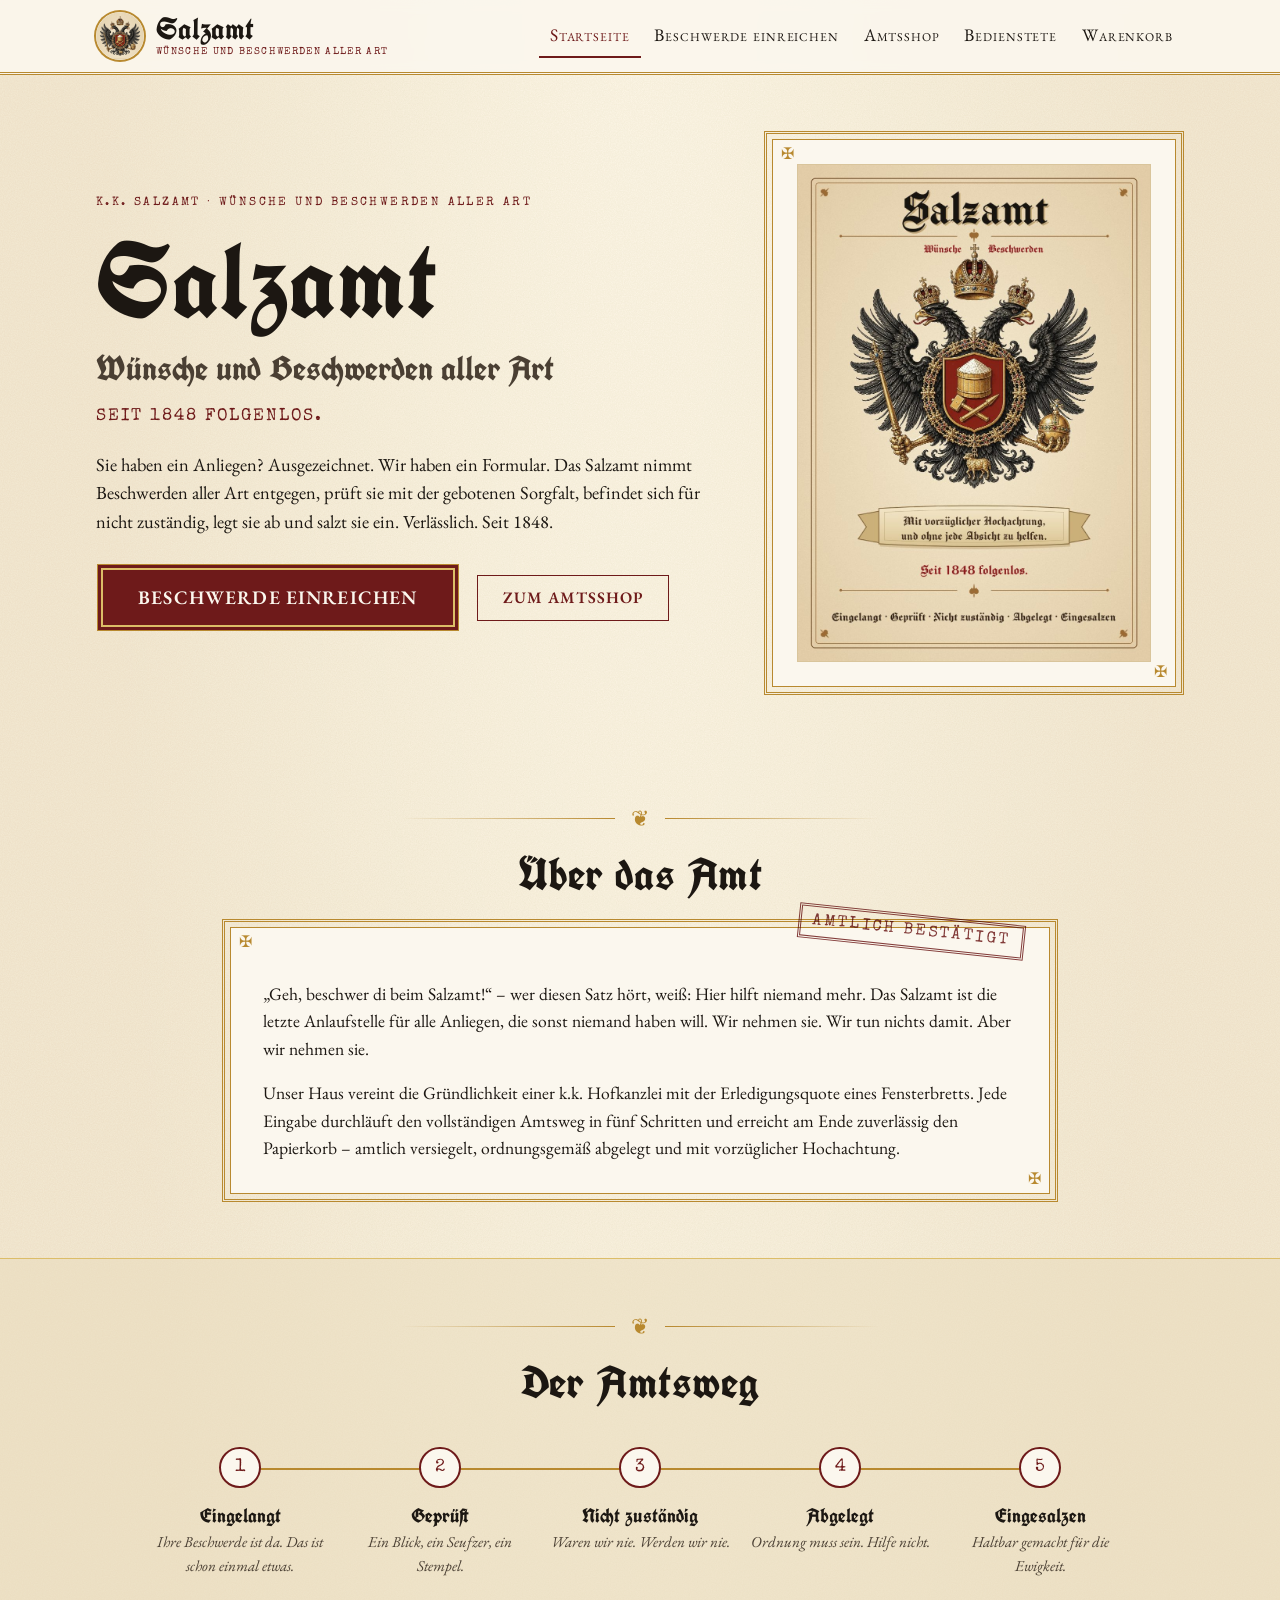
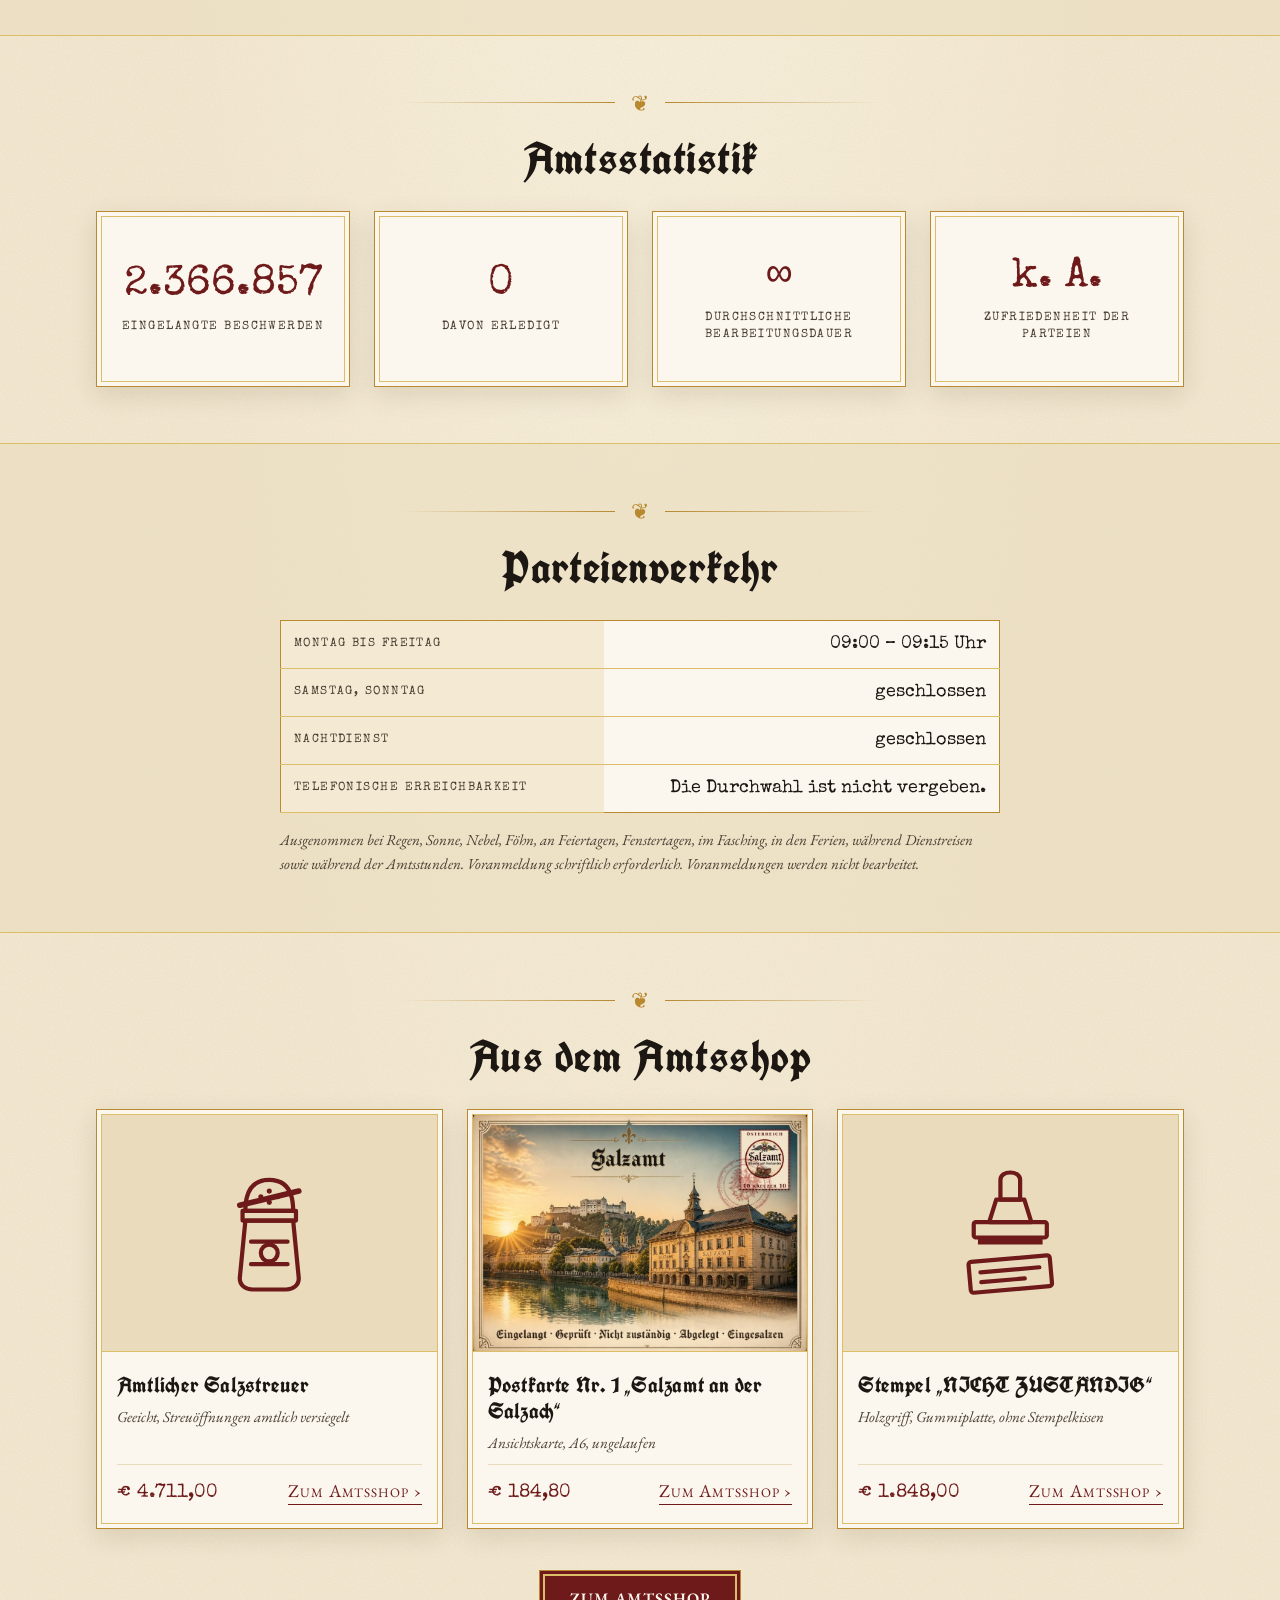
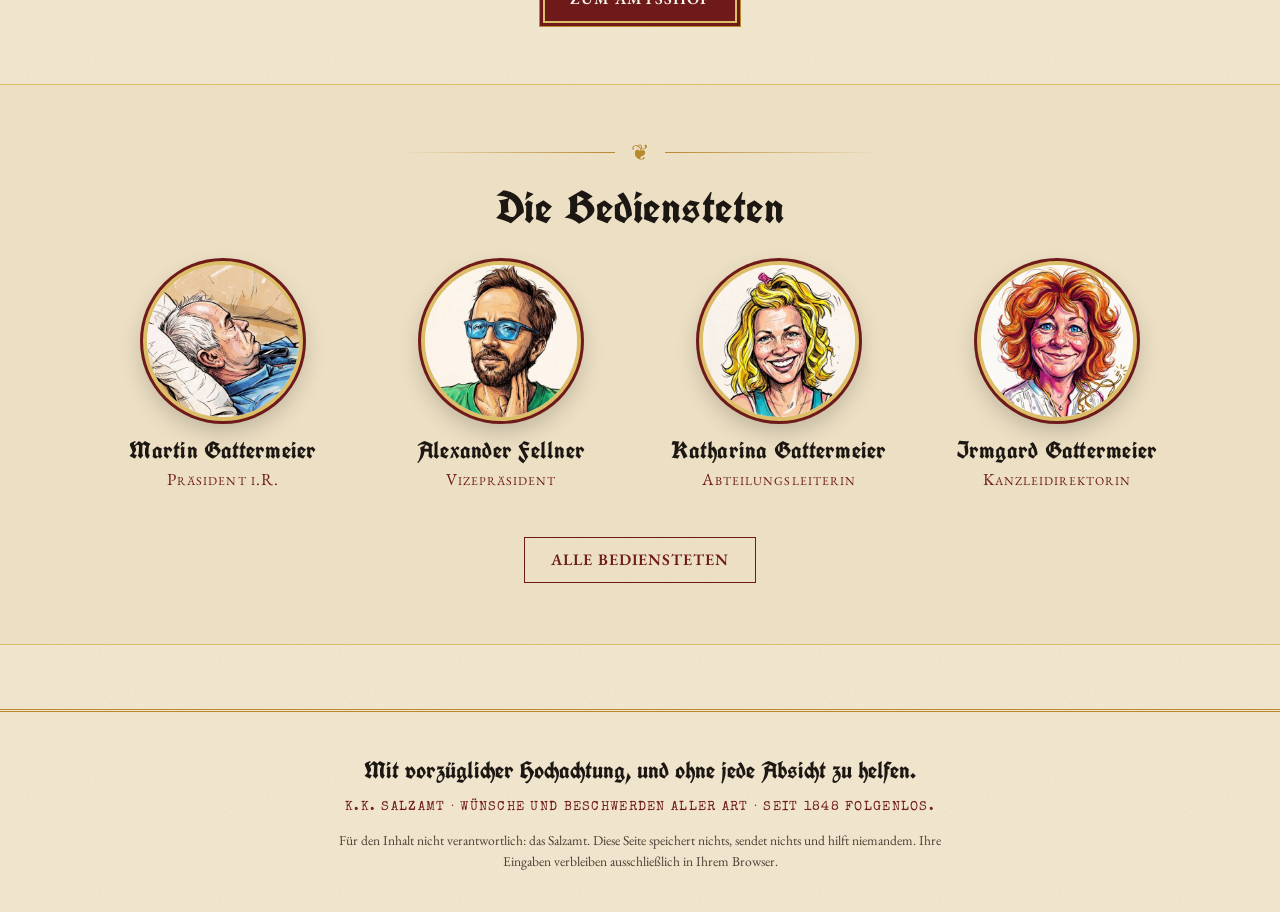
==== commit b2585c67: "text update" ====
--- a/index.html
+++ b/index.html
@@ -110,7 +110,7 @@
           <h2 id="about-title" class="text-center">Über das Amt</h2>
           <div class="frame home-about__frame">
             <p>
-              „Geh, beschwer di beim Salzamt!“ – wer diesen Satz in Wien hört,
+              „Geh, beschwer di beim Salzamt!“ – wer diesen Satz hört,
               weiß: Hier hilft niemand mehr. Das Salzamt ist die letzte
               Anlaufstelle für alle Anliegen, die sonst niemand haben will. Wir
               nehmen sie. Wir tun nichts damit. Aber wir nehmen sie.
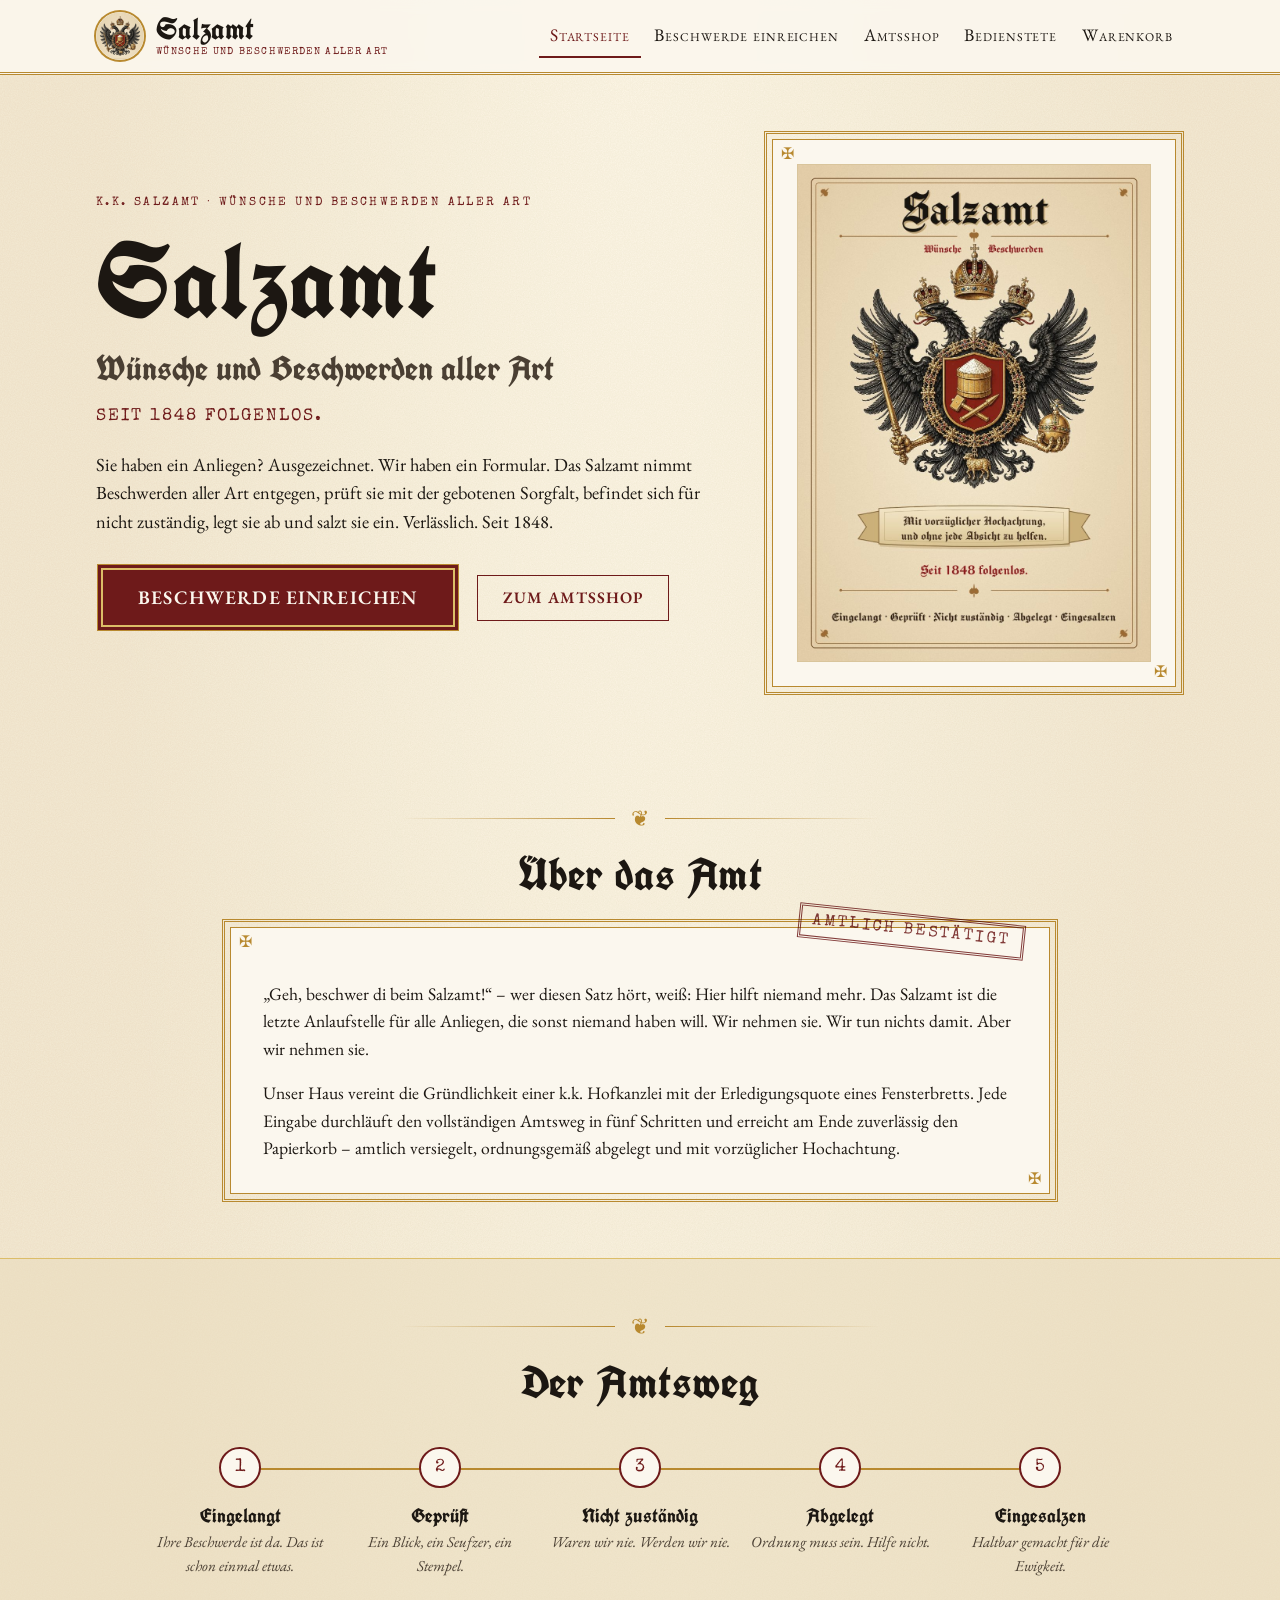
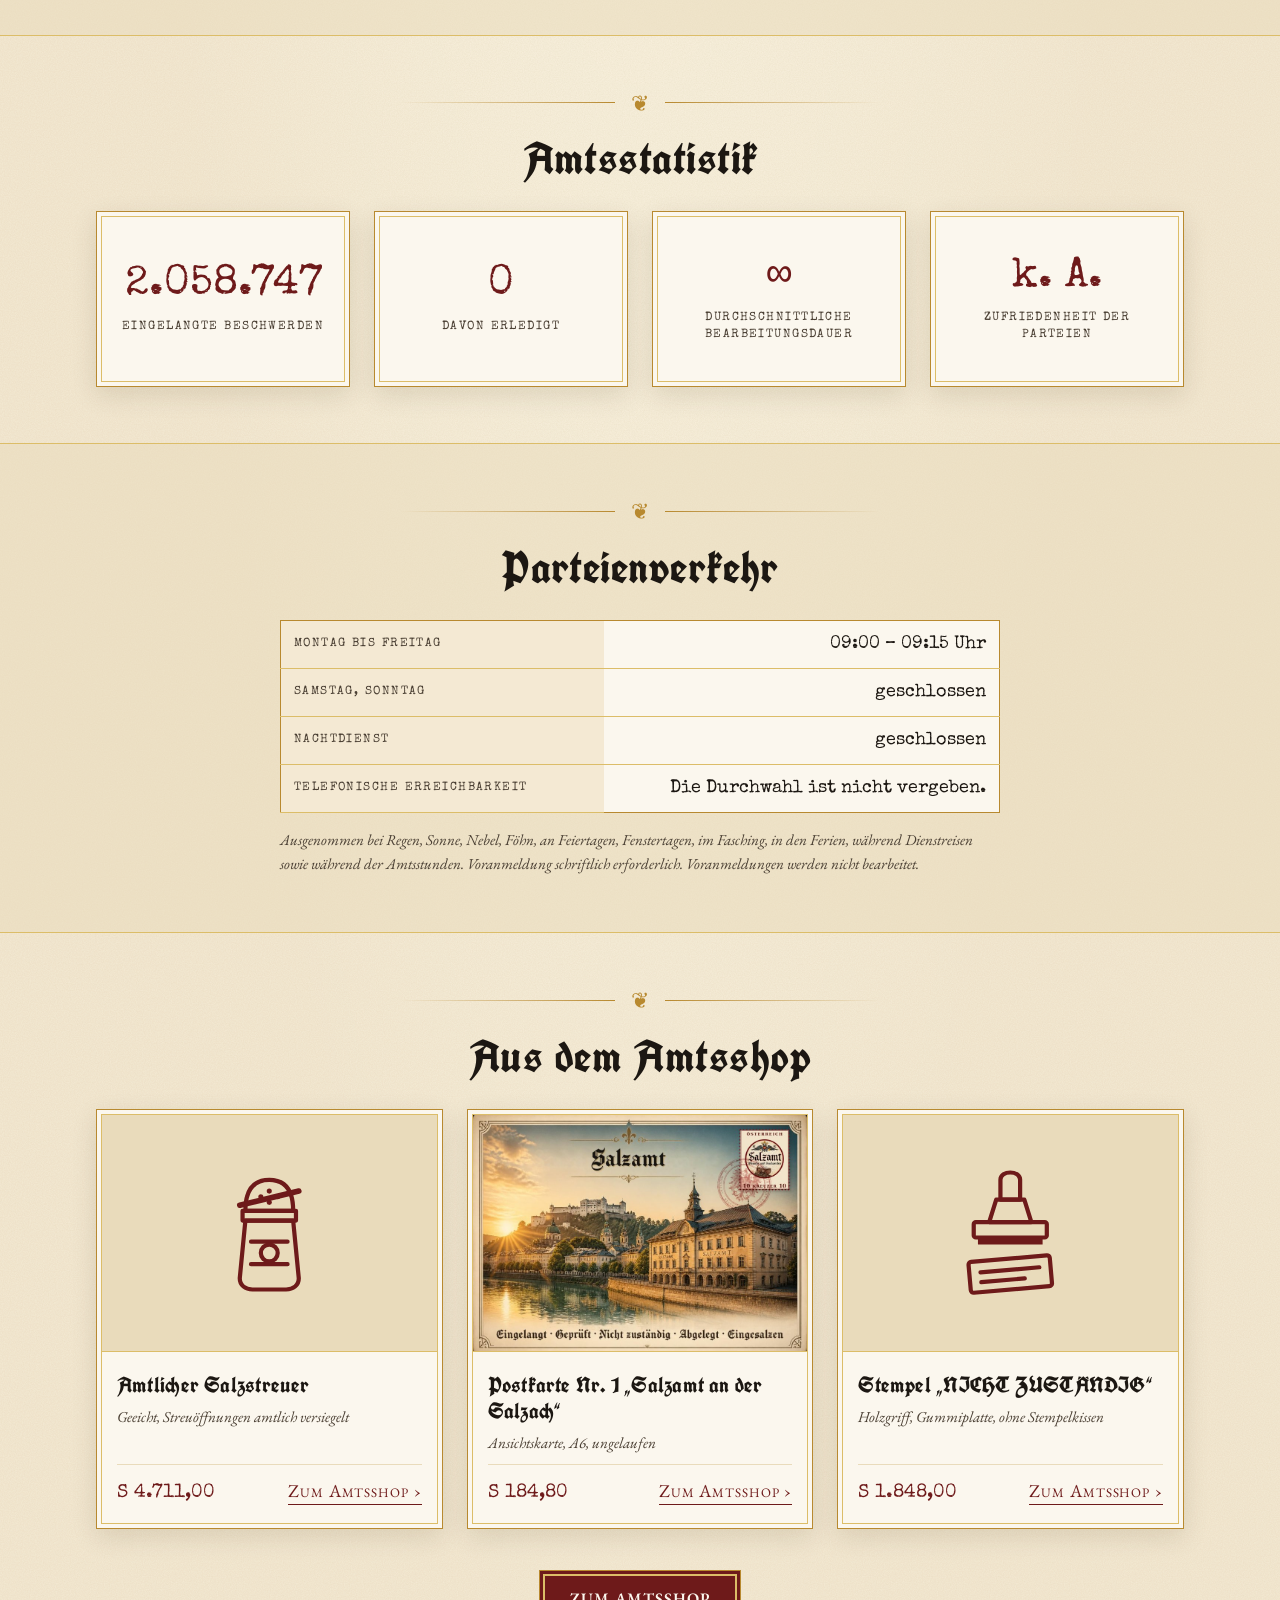
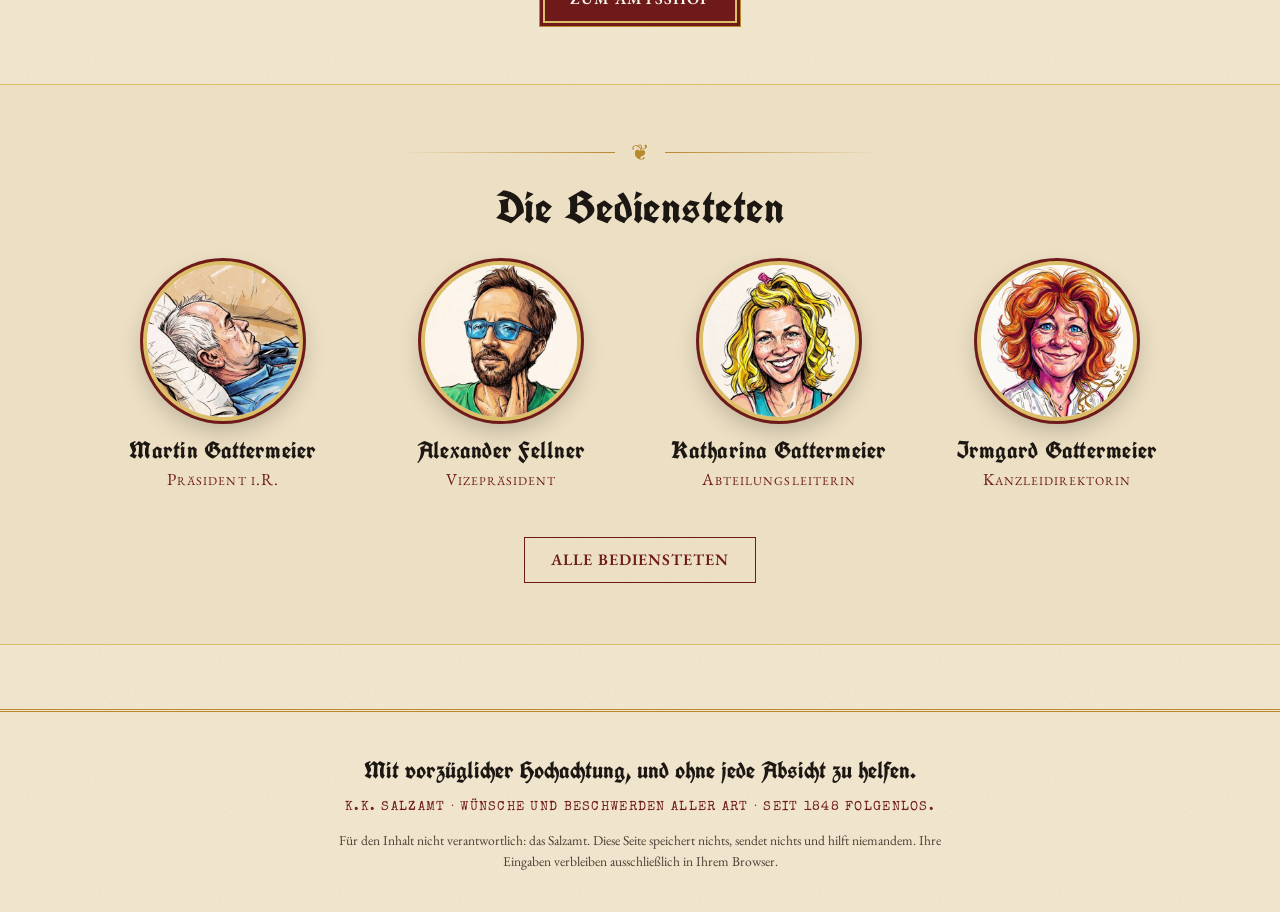
==== commit b9414e90: "Switch the Amtsshop from Euro to Schilling and Groschen Amounts are integer Groschen and display as " ====
--- a/index.html
+++ b/index.html
@@ -110,10 +110,10 @@
           <h2 id="about-title" class="text-center">Über das Amt</h2>
           <div class="frame home-about__frame">
             <p>
-              „Geh, beschwer di beim Salzamt!“ – wer diesen Satz hört,
-              weiß: Hier hilft niemand mehr. Das Salzamt ist die letzte
-              Anlaufstelle für alle Anliegen, die sonst niemand haben will. Wir
-              nehmen sie. Wir tun nichts damit. Aber wir nehmen sie.
+              „Geh, beschwer di beim Salzamt!“ – wer diesen Satz hört, weiß:
+              Hier hilft niemand mehr. Das Salzamt ist die letzte Anlaufstelle
+              für alle Anliegen, die sonst niemand haben will. Wir nehmen sie.
+              Wir tun nichts damit. Aber wir nehmen sie.
             </p>
             <p>
               Unser Haus vereint die Gründlichkeit einer k.k. Hofkanzlei mit der
@@ -292,7 +292,7 @@
                   Geeicht, Streuöffnungen amtlich versiegelt
                 </p>
                 <div class="home-product__foot">
-                  <p class="home-product__price">€ 4.711,00</p>
+                  <p class="home-product__price">S 4.711,00</p>
                   <a class="home-product__link" href="shop.html"
                     >Zum Amtsshop</a
                   >
@@ -319,7 +319,7 @@
                   Ansichtskarte, A6, ungelaufen
                 </p>
                 <div class="home-product__foot">
-                  <p class="home-product__price">€ 184,80</p>
+                  <p class="home-product__price">S 184,80</p>
                   <a class="home-product__link" href="shop.html"
                     >Zum Amtsshop</a
                   >
@@ -362,7 +362,7 @@
                   Holzgriff, Gummiplatte, ohne Stempelkissen
                 </p>
                 <div class="home-product__foot">
-                  <p class="home-product__price">€ 1.848,00</p>
+                  <p class="home-product__price">S 1.848,00</p>
                   <a class="home-product__link" href="shop.html"
                     >Zum Amtsshop</a
                   >
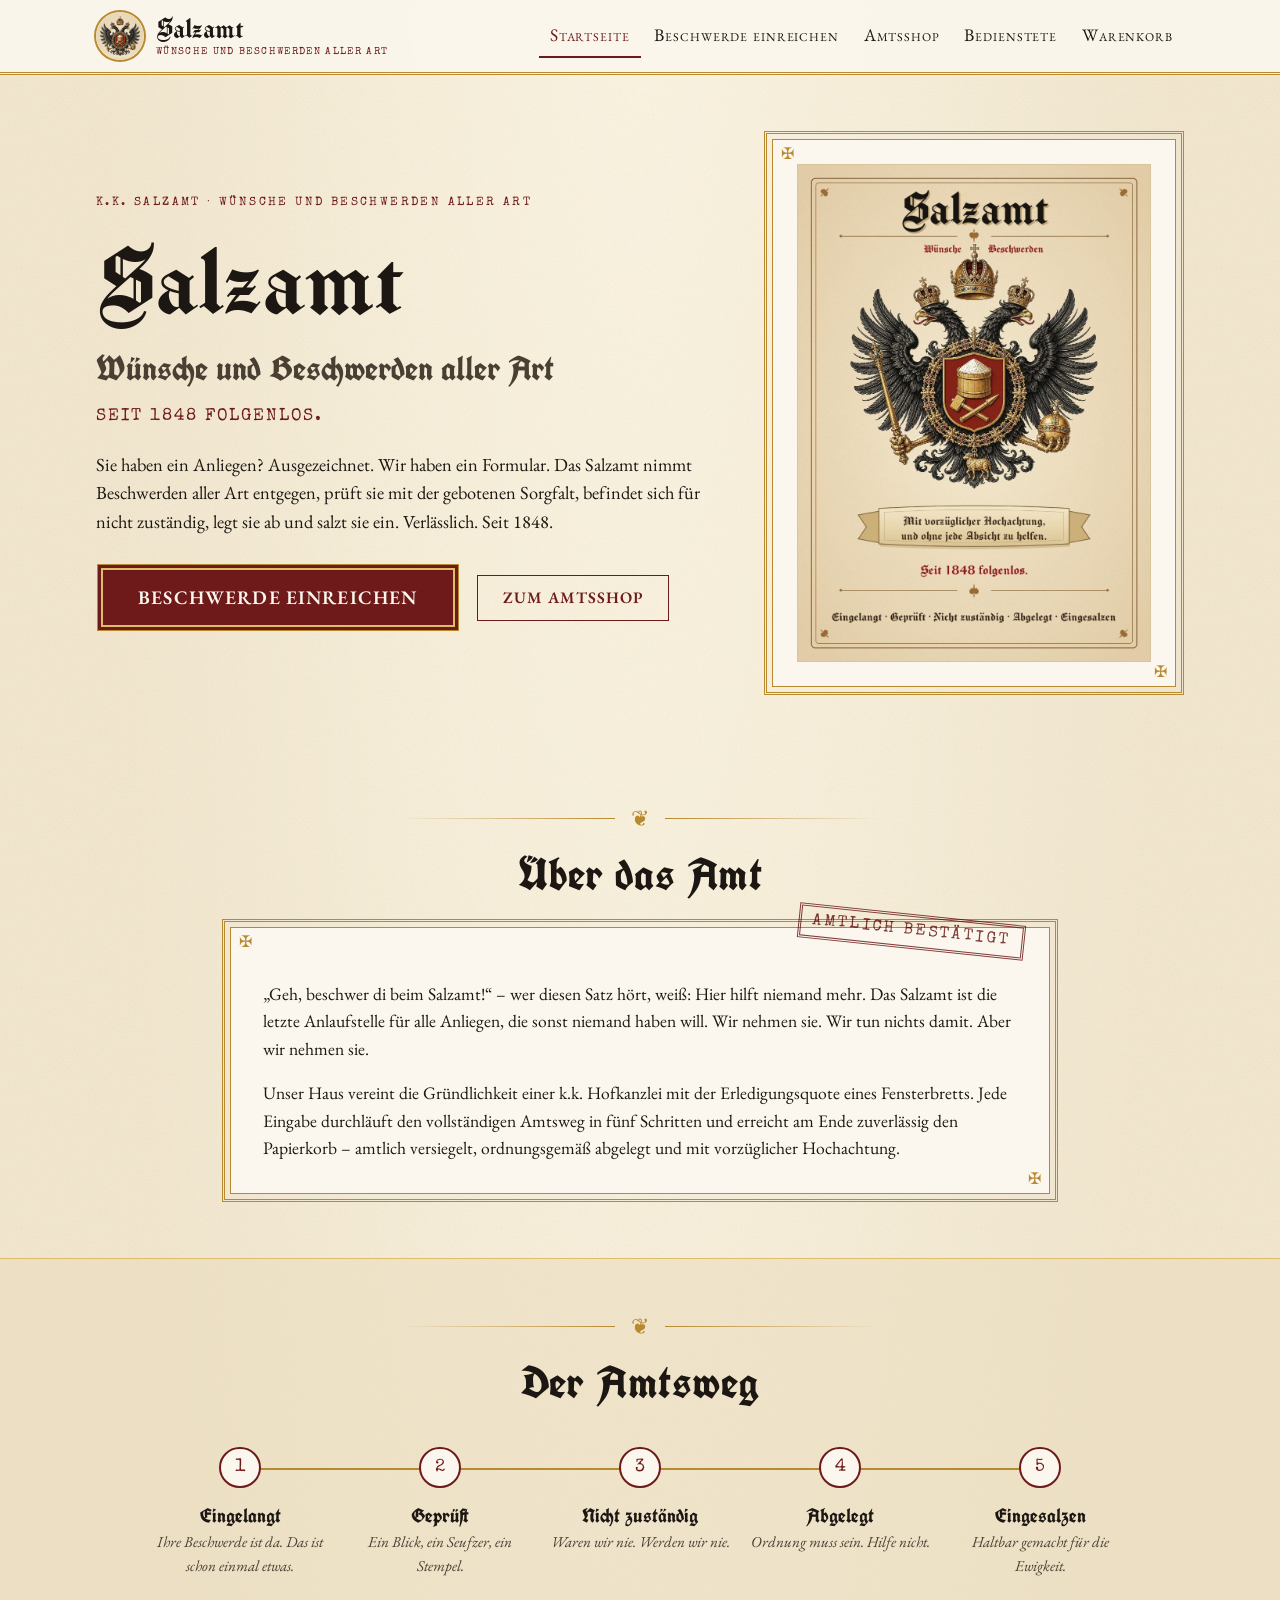
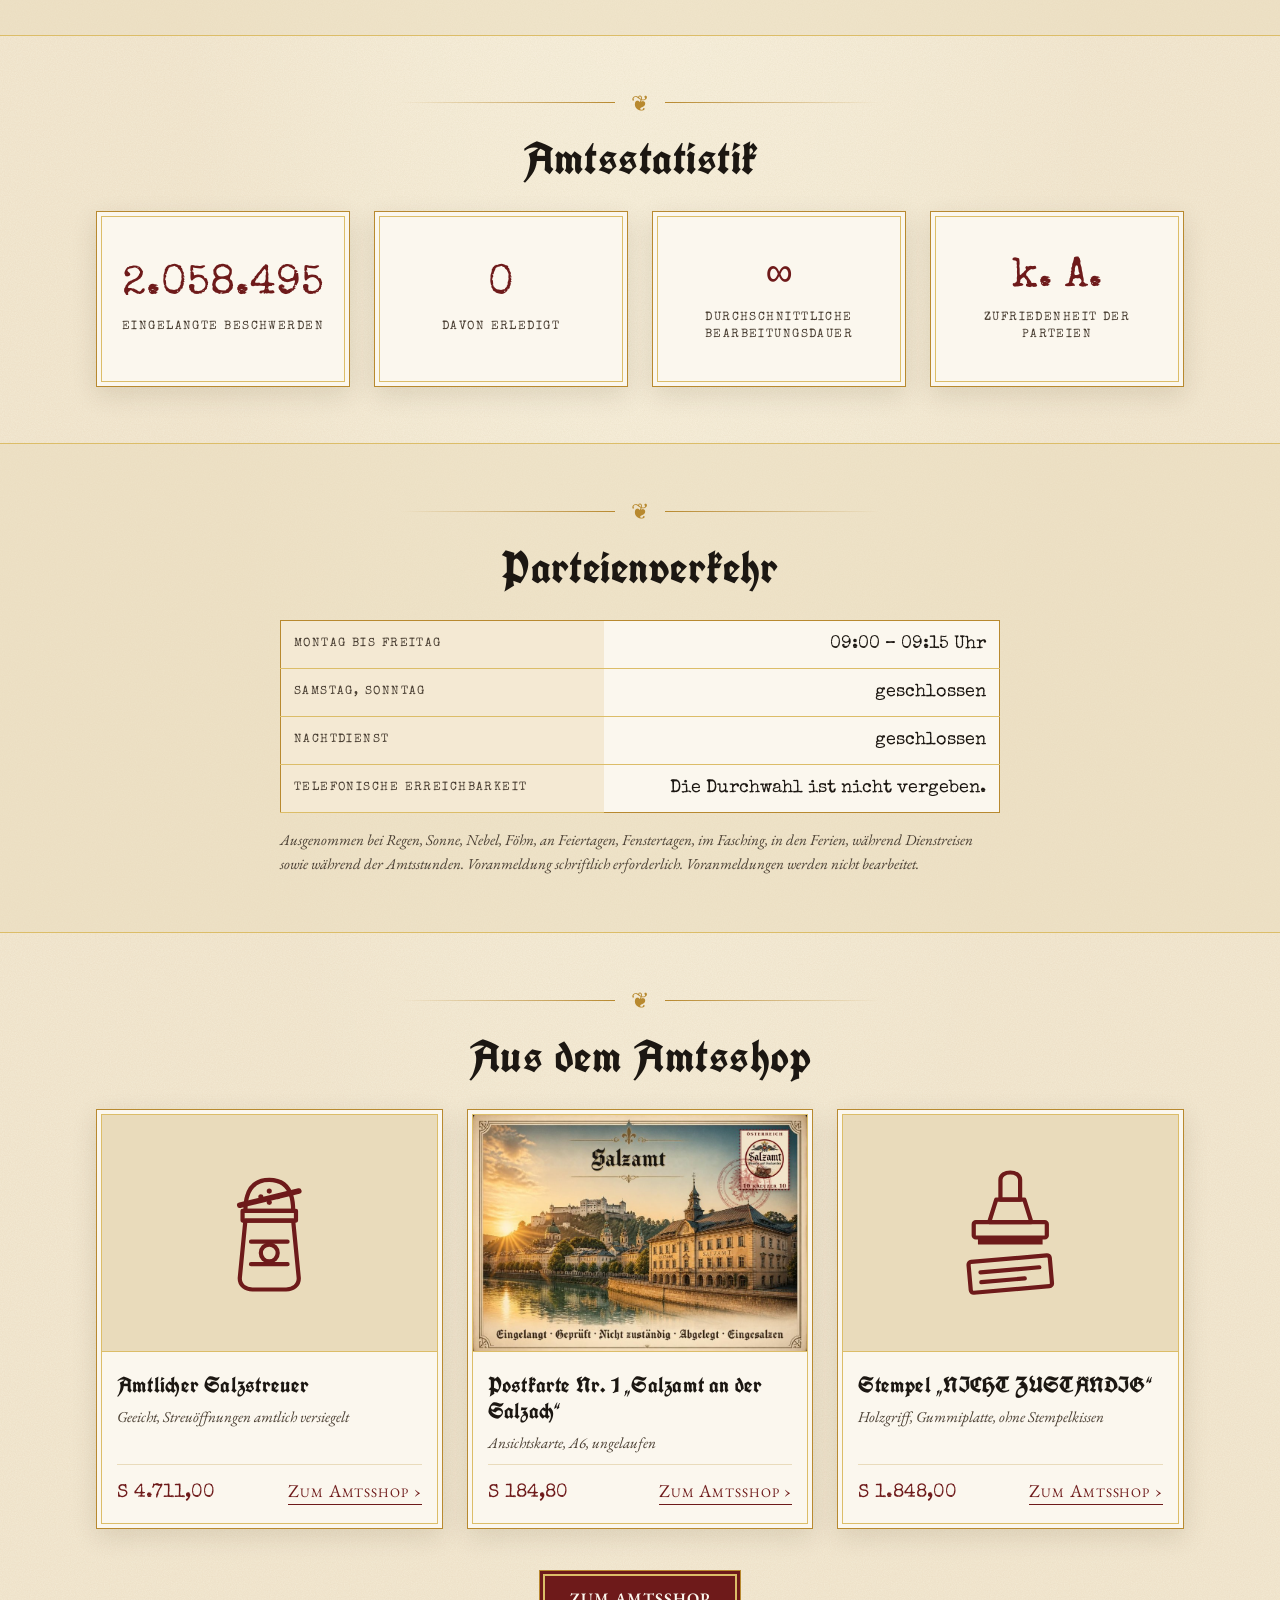
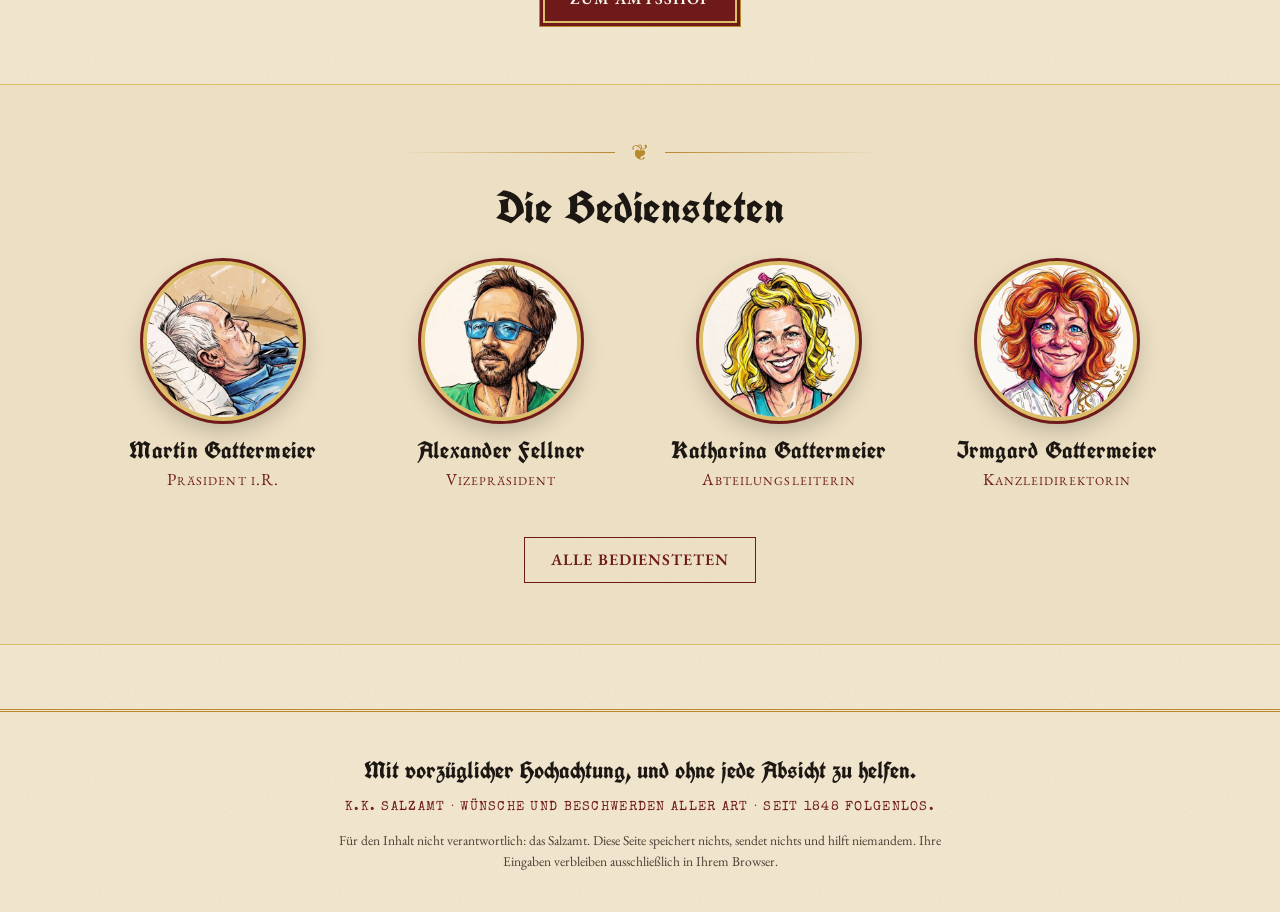
==== commit bd7dc7c2: "Set the Salzamt wordmark in Manufacturing Consent The word Salzamt as name, logo and headline now us" ====
--- a/index.html
+++ b/index.html
@@ -84,7 +84,7 @@
             <p class="eyebrow">
               K.k. Salzamt · Wünsche und Beschwerden aller Art
             </p>
-            <h1 id="hero-title">Salzamt</h1>
+            <h1 id="hero-title" class="wordmark">Salzamt</h1>
             <p class="home-hero__subtitle">Wünsche und Beschwerden aller Art</p>
             <p class="lead home-hero__lead">Seit 1848 folgenlos.</p>
             <p class="home-hero__intro">
--- a/assets/style.css
+++ b/assets/style.css
@@ -14,6 +14,14 @@
   font-weight: 700;
   font-display: swap;
   src: url("fonts/unifrakturcook-latin-700-normal.woff2") format("woff2");
+}
+
+@font-face {
+  font-family: "Manufacturing Consent";
+  font-style: normal;
+  font-weight: 400;
+  font-display: swap;
+  src: url("fonts/manufacturing-consent-latin-400-normal.woff2") format("woff2");
 }
 
 @font-face {
@@ -84,6 +92,8 @@
   --gold: #b8892f;
   --gold-2: #dcbd68;
   --font-display: "UnifrakturCook", "Old English Text MT", serif;
+  --font-wordmark:
+    "Manufacturing Consent", "UnifrakturCook", "Old English Text MT", serif;
   --font-body: "EB Garamond", Garamond, "Times New Roman", serif;
   --font-type: "Special Elite", "Courier New", Courier, monospace;
   --container: 1120px;
@@ -305,6 +315,12 @@
 
 .display {
   font-family: var(--font-display);
+}
+
+/* The word "Salzamt" as name, logo and headline: the heavy blackletter. */
+.wordmark {
+  font-family: var(--font-wordmark);
+  font-weight: 400;
 }
 
 .ornament-rule {
@@ -1003,7 +1019,7 @@
 }
 
 .brand__wordmark {
-  font-family: var(--font-display);
+  font-family: var(--font-wordmark);
   font-size: 1.9rem;
 }
 
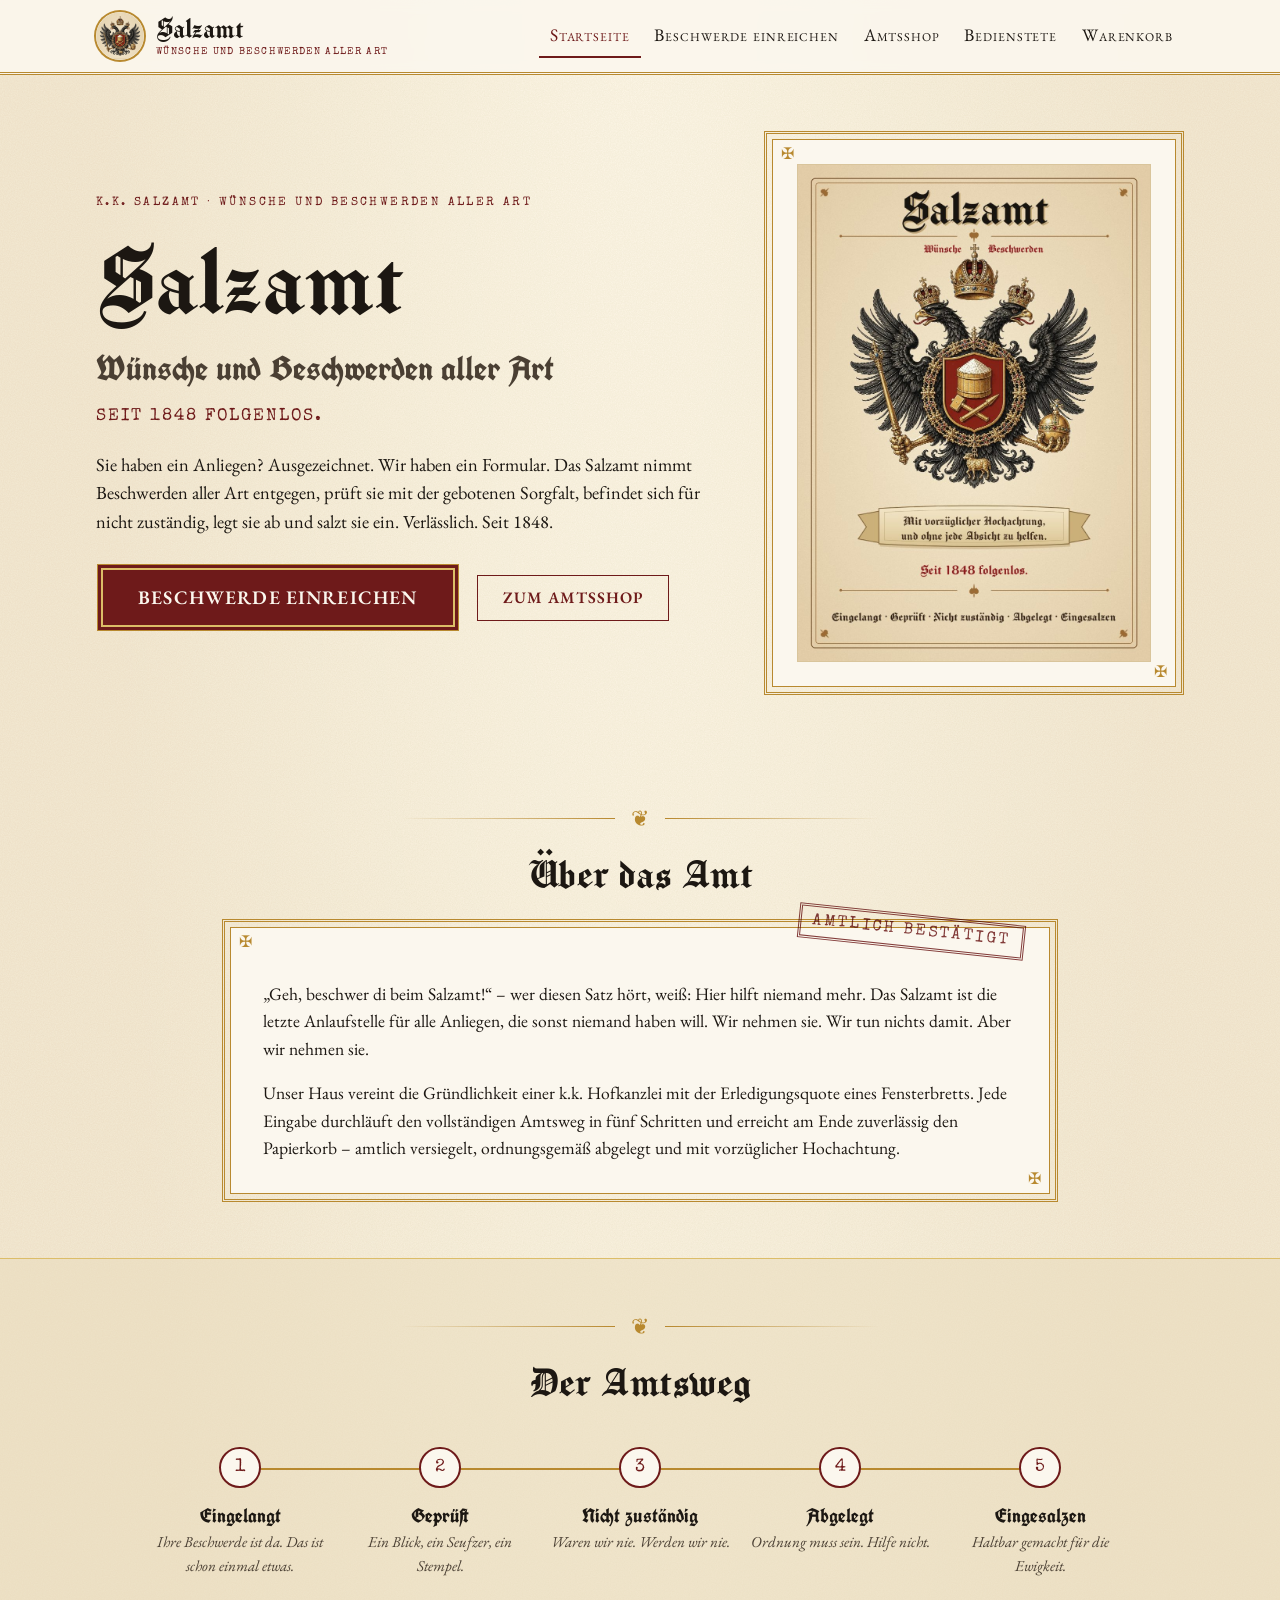
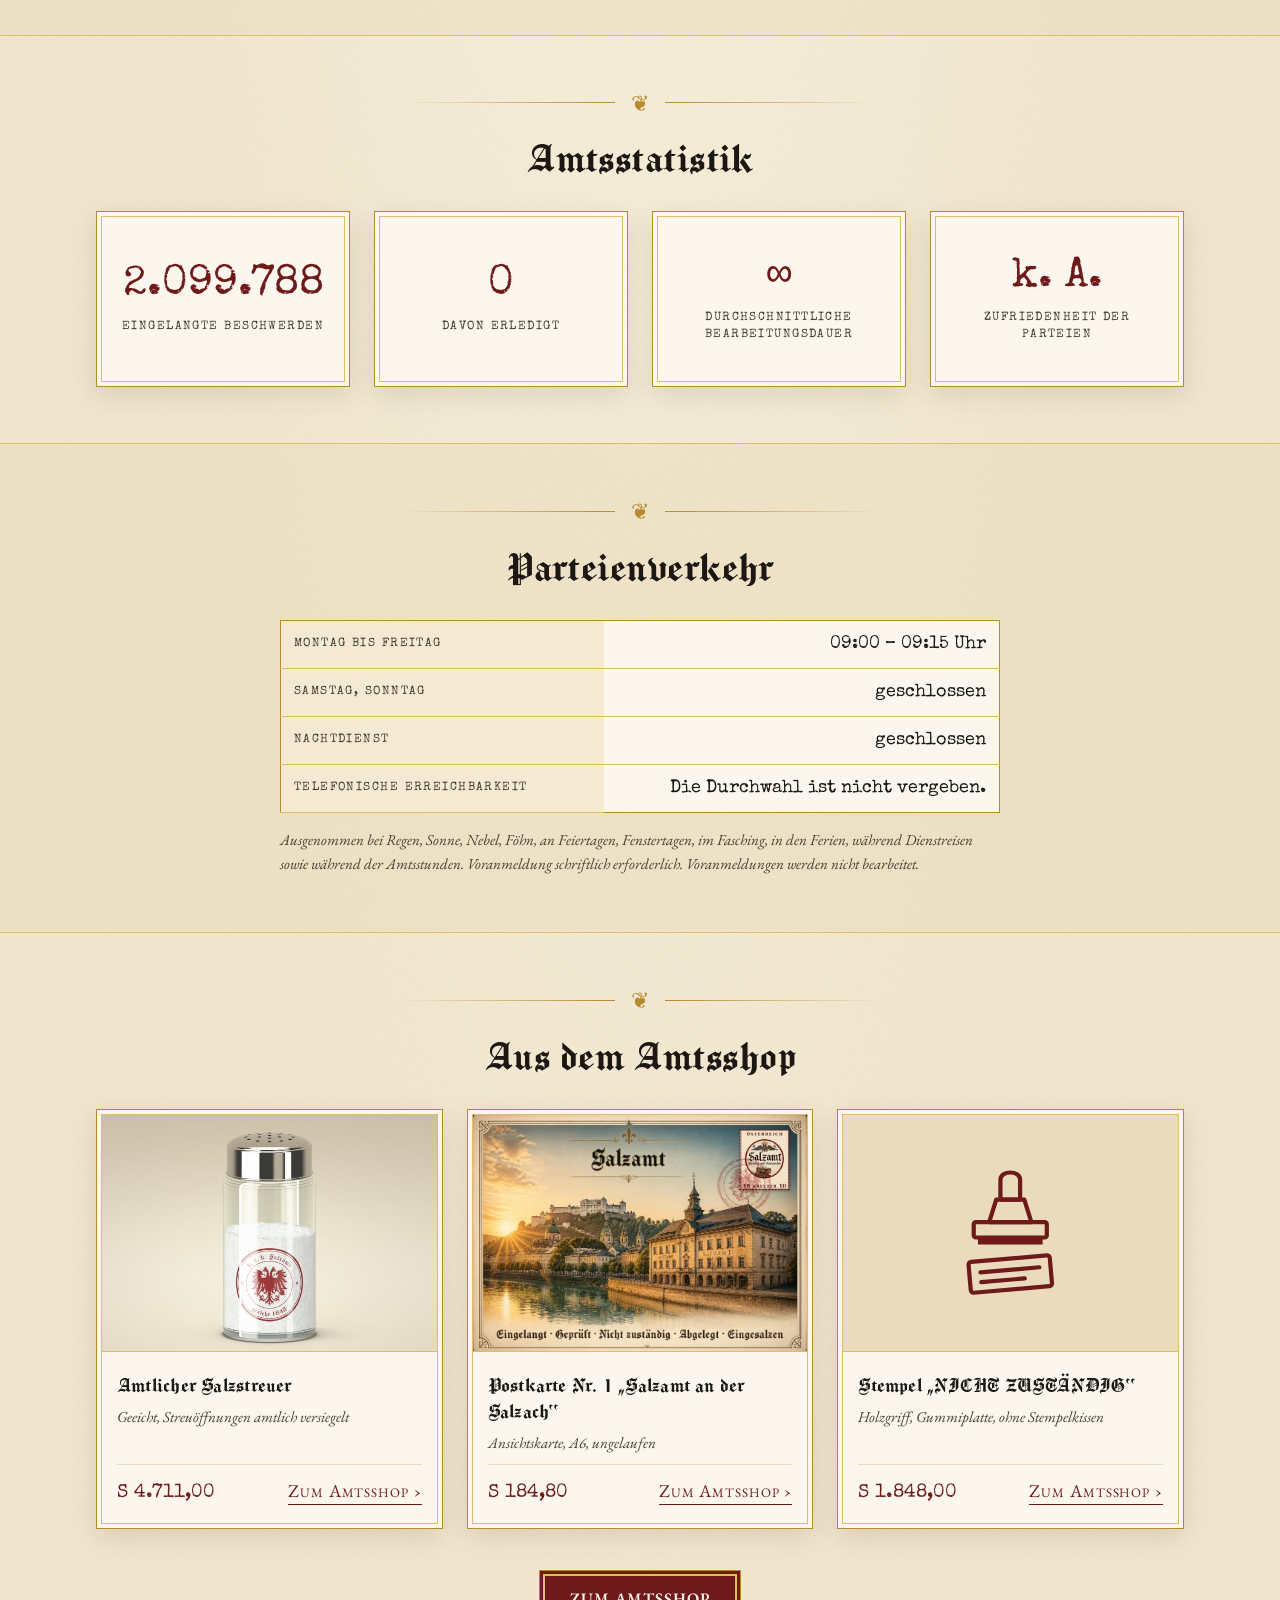
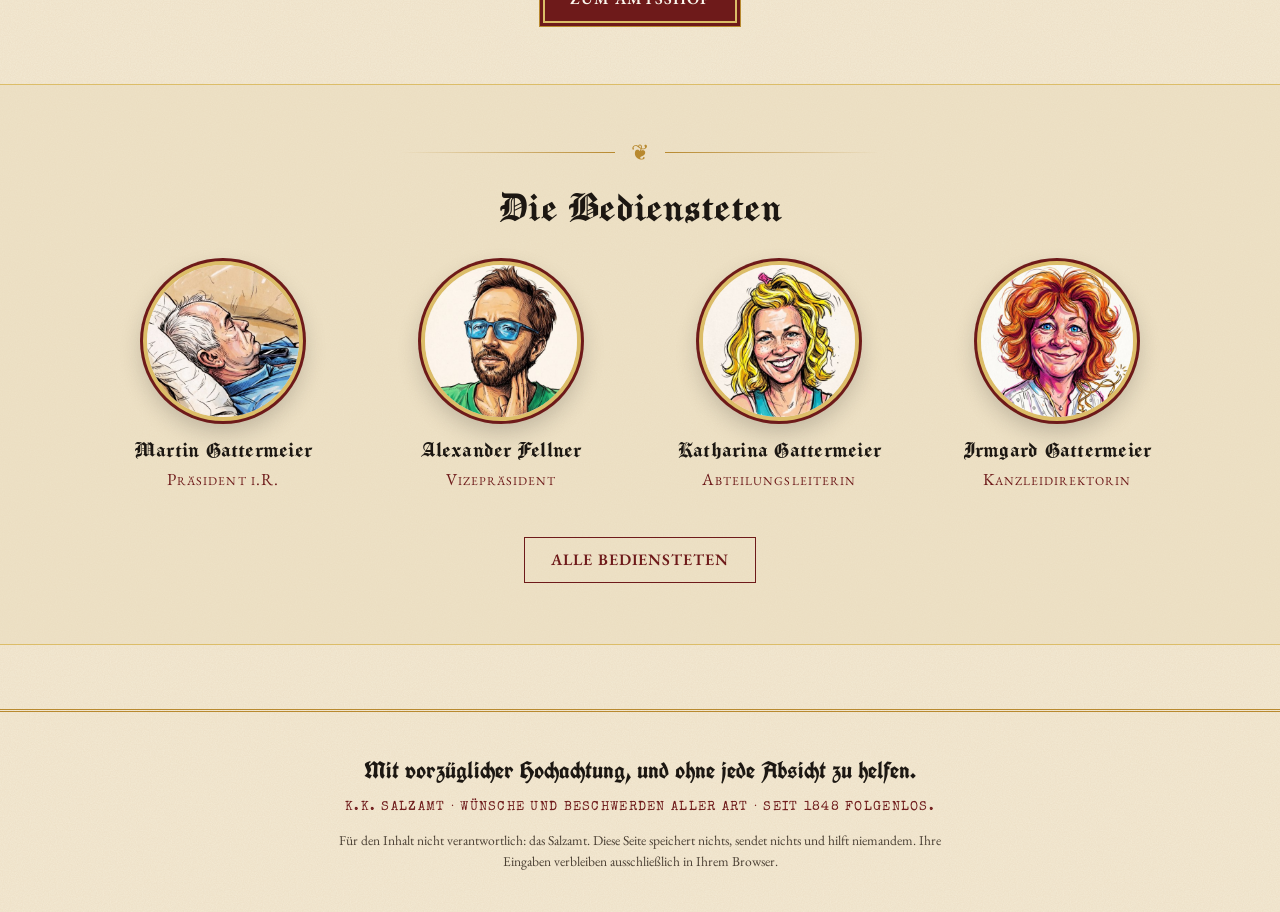
==== commit a0516fdf: "Show Salzstreuer product photo on the homepage teaser too The "Aus dem Amtsshop" section on the home" ====
--- a/index.html
+++ b/index.html
@@ -235,56 +235,14 @@
           <div class="grid grid--3 home-products">
             <article class="card home-product">
               <div class="card__media home-product__media">
-                <svg
-                  class="home-icon"
-                  viewBox="0 0 100 100"
-                  width="100"
-                  height="100"
-                  aria-hidden="true"
-                  focusable="false"
-                >
-                  <!-- cap with sprinkle holes -->
-                  <path d="M33 34 C33 18 40 12 50 12 C60 12 67 18 67 34 Z" />
-                  <circle
-                    cx="44"
-                    cy="24"
-                    r="1.8"
-                    fill="currentColor"
-                    stroke="none"
-                  />
-                  <circle
-                    cx="50"
-                    cy="20"
-                    r="1.8"
-                    fill="currentColor"
-                    stroke="none"
-                  />
-                  <circle
-                    cx="56"
-                    cy="24"
-                    r="1.8"
-                    fill="currentColor"
-                    stroke="none"
-                  />
-                  <circle
-                    cx="50"
-                    cy="28"
-                    r="1.8"
-                    fill="currentColor"
-                    stroke="none"
-                  />
-                  <!-- official seal band across the cap -->
-                  <path d="M29 30 L71 20" stroke-width="4" />
-                  <!-- collar -->
-                  <path d="M31 34 H69 V41 H31 Z" />
-                  <!-- body -->
-                  <path
-                    d="M33 41 L29 82 C29 87 33 90 38 90 H62 C67 90 71 87 71 82 L67 41 Z"
-                  />
-                  <!-- calibration label -->
-                  <path d="M37 56 H63 M37 72 H63" />
-                  <circle cx="50" cy="64" r="6" />
-                </svg>
+                <img
+                  src="assets/img/salzstreuer-600.jpg"
+                  width="600"
+                  height="600"
+                  loading="lazy"
+                  decoding="async"
+                  alt="Amtlicher Salzstreuer mit Eichstempel und dem Wappen des Salzamtes"
+                />
               </div>
               <div class="card__body">
                 <h3 class="card__title">Amtlicher Salzstreuer</h3>
--- a/assets/style.css
+++ b/assets/style.css
@@ -159,11 +159,13 @@
   outline-offset: 2px;
 }
 
+/* All headings in the heavy blackletter (Manufacturing Consent has one weight
+   only, so no synthesized bold); UnifrakturCook stays for display accents. */
 h1,
 h2,
 h3 {
-  font-family: var(--font-display);
-  font-weight: 700;
+  font-family: var(--font-wordmark);
+  font-weight: 400;
   line-height: 1.1;
   margin: 0 0 0.5em;
   color: var(--ink);
@@ -496,7 +498,8 @@
 }
 
 .card__title {
-  font-family: var(--font-display);
+  font-family: var(--font-wordmark);
+  font-weight: 400;
   font-size: 1.5rem;
   margin: 0;
 }
@@ -957,7 +960,8 @@
 }
 
 .dialog__title {
-  font-family: var(--font-display);
+  font-family: var(--font-wordmark);
+  font-weight: 400;
   font-size: 1.8rem;
   margin: 0 0 1rem;
 }
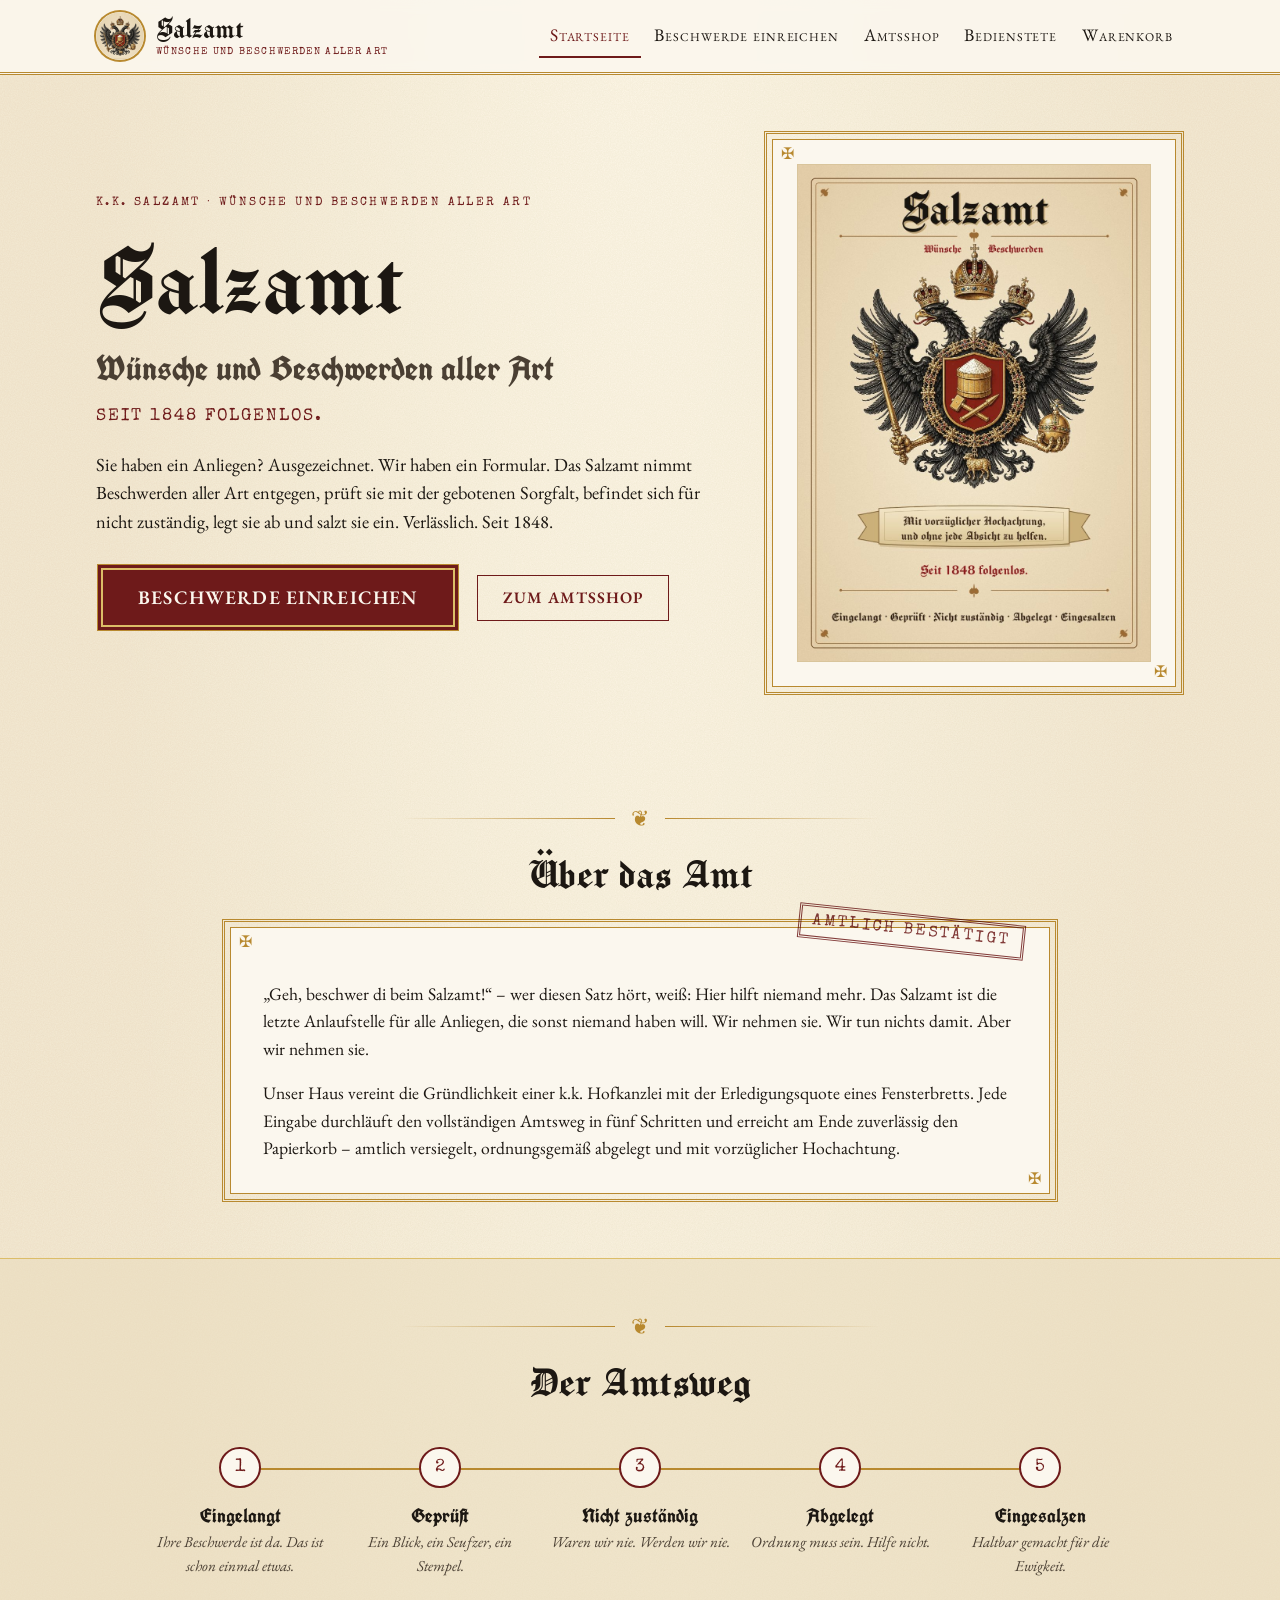
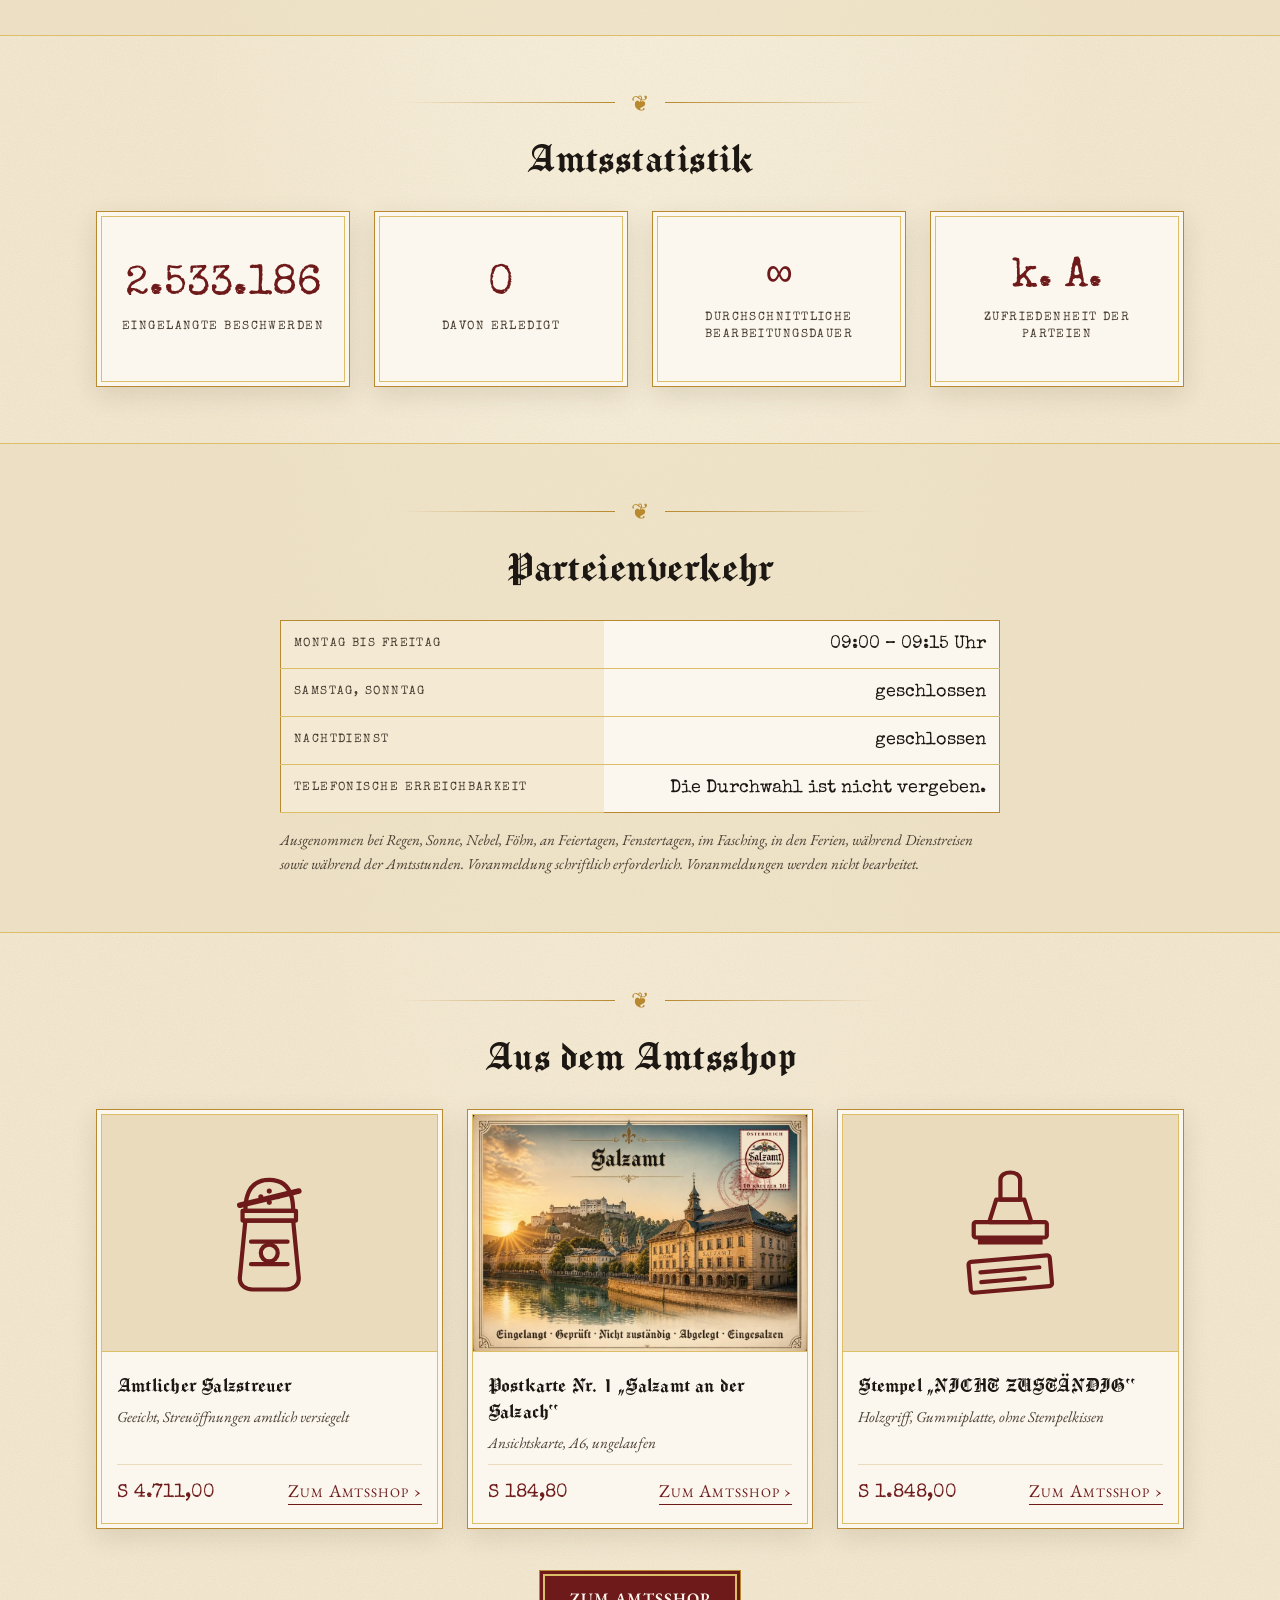
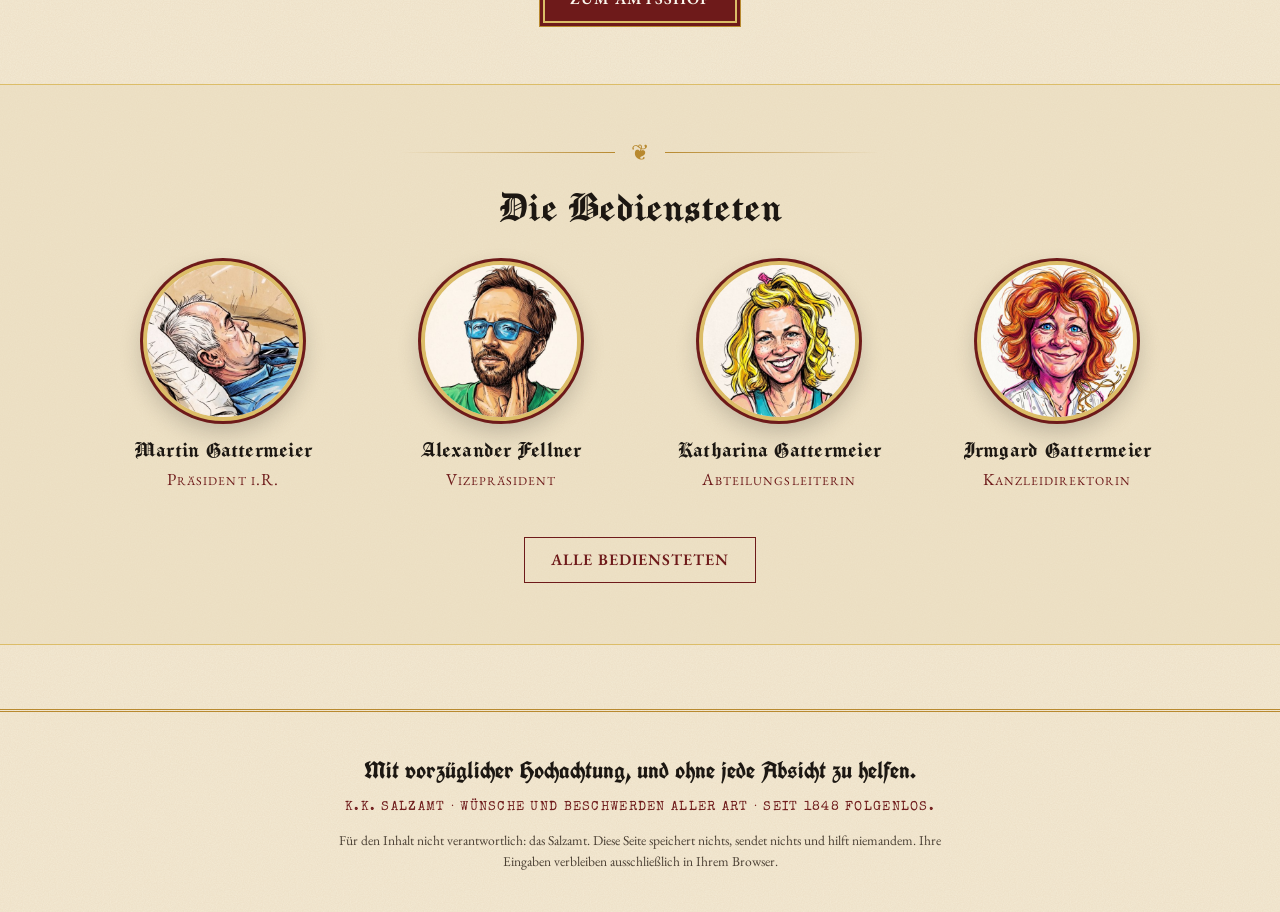
==== commit cafad73b: "Use the framed shop images for Salzstreuer, Salzkorn and Häferl The store should show the shop_*.png" ====
--- a/index.html
+++ b/index.html
@@ -235,14 +235,56 @@
           <div class="grid grid--3 home-products">
             <article class="card home-product">
               <div class="card__media home-product__media">
-                <img
-                  src="assets/img/salzstreuer-600.jpg"
-                  width="600"
-                  height="600"
-                  loading="lazy"
-                  decoding="async"
-                  alt="Amtlicher Salzstreuer mit Eichstempel und dem Wappen des Salzamtes"
-                />
+                <svg
+                  class="home-icon"
+                  viewBox="0 0 100 100"
+                  width="100"
+                  height="100"
+                  aria-hidden="true"
+                  focusable="false"
+                >
+                  <!-- cap with sprinkle holes -->
+                  <path d="M33 34 C33 18 40 12 50 12 C60 12 67 18 67 34 Z" />
+                  <circle
+                    cx="44"
+                    cy="24"
+                    r="1.8"
+                    fill="currentColor"
+                    stroke="none"
+                  />
+                  <circle
+                    cx="50"
+                    cy="20"
+                    r="1.8"
+                    fill="currentColor"
+                    stroke="none"
+                  />
+                  <circle
+                    cx="56"
+                    cy="24"
+                    r="1.8"
+                    fill="currentColor"
+                    stroke="none"
+                  />
+                  <circle
+                    cx="50"
+                    cy="28"
+                    r="1.8"
+                    fill="currentColor"
+                    stroke="none"
+                  />
+                  <!-- official seal band across the cap -->
+                  <path d="M29 30 L71 20" stroke-width="4" />
+                  <!-- collar -->
+                  <path d="M31 34 H69 V41 H31 Z" />
+                  <!-- body -->
+                  <path
+                    d="M33 41 L29 82 C29 87 33 90 38 90 H62 C67 90 71 87 71 82 L67 41 Z"
+                  />
+                  <!-- calibration label -->
+                  <path d="M37 56 H63 M37 72 H63" />
+                  <circle cx="50" cy="64" r="6" />
+                </svg>
               </div>
               <div class="card__body">
                 <h3 class="card__title">Amtlicher Salzstreuer</h3>
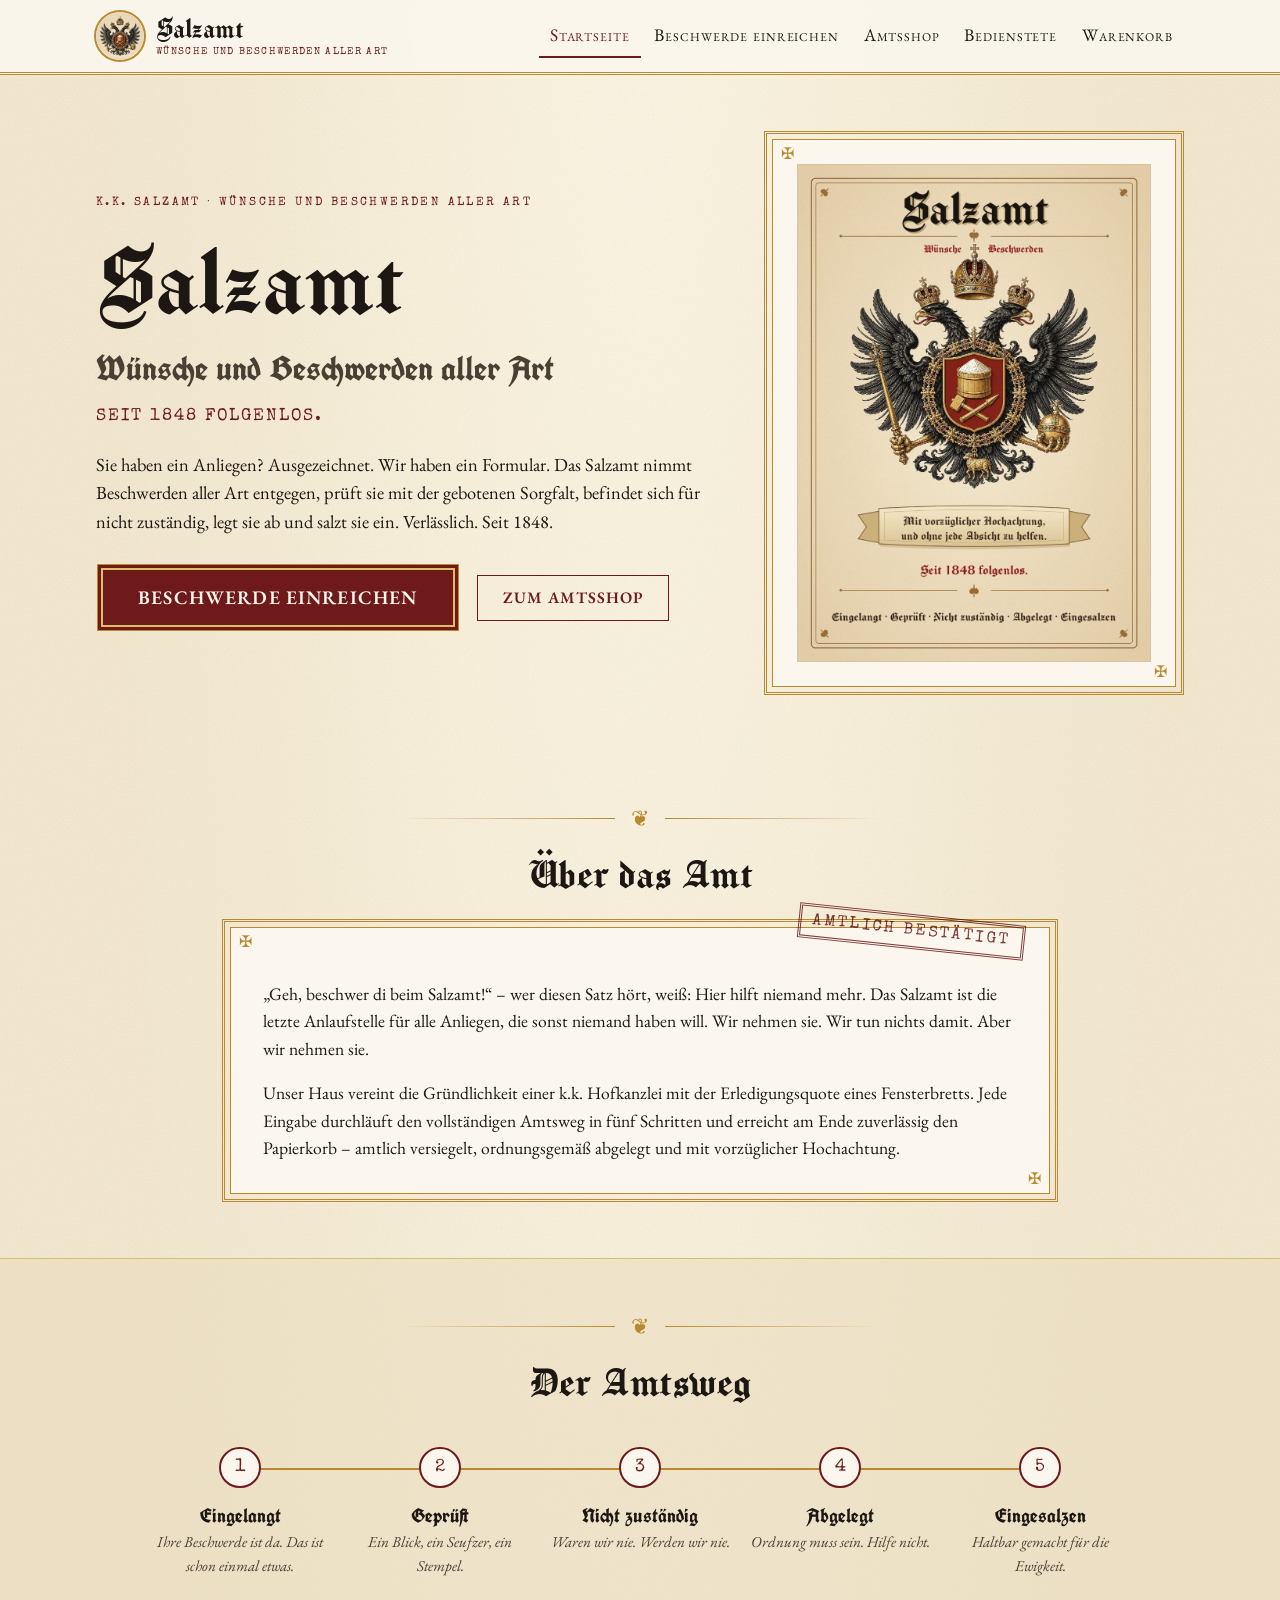
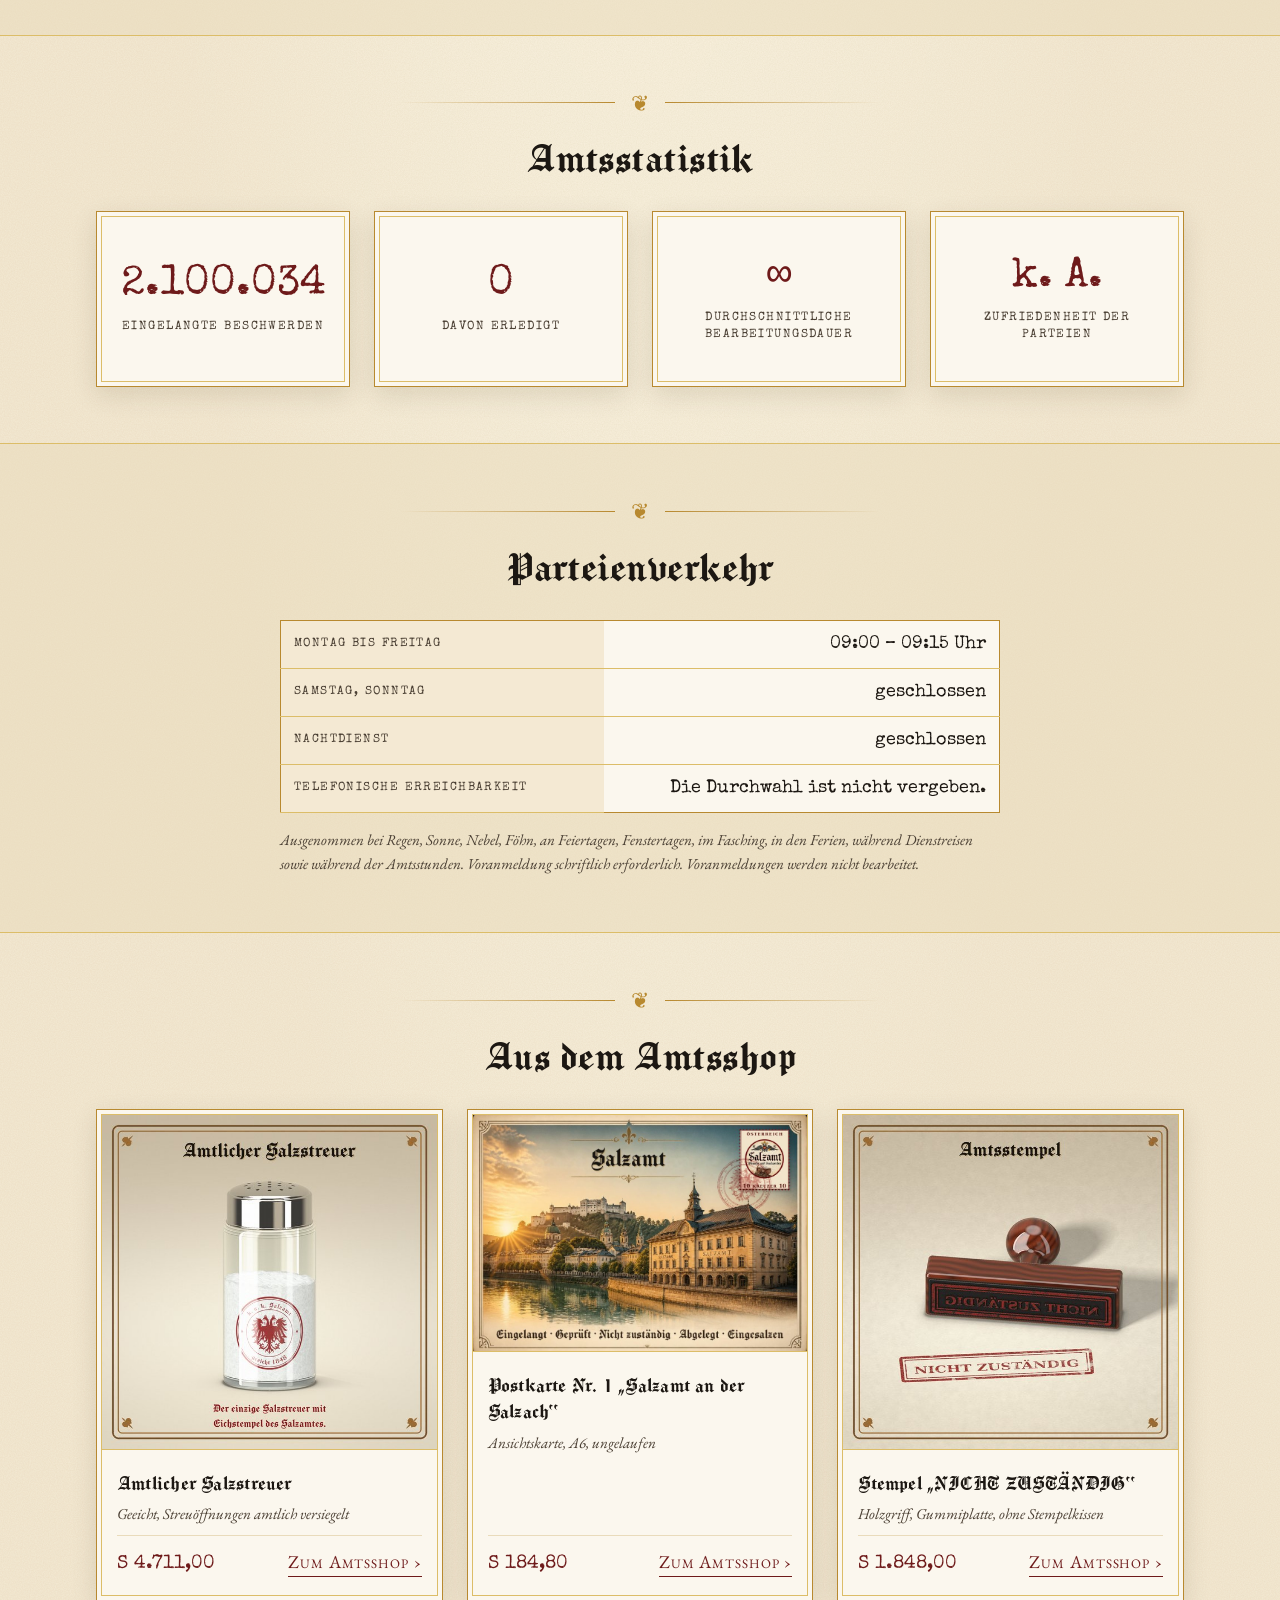
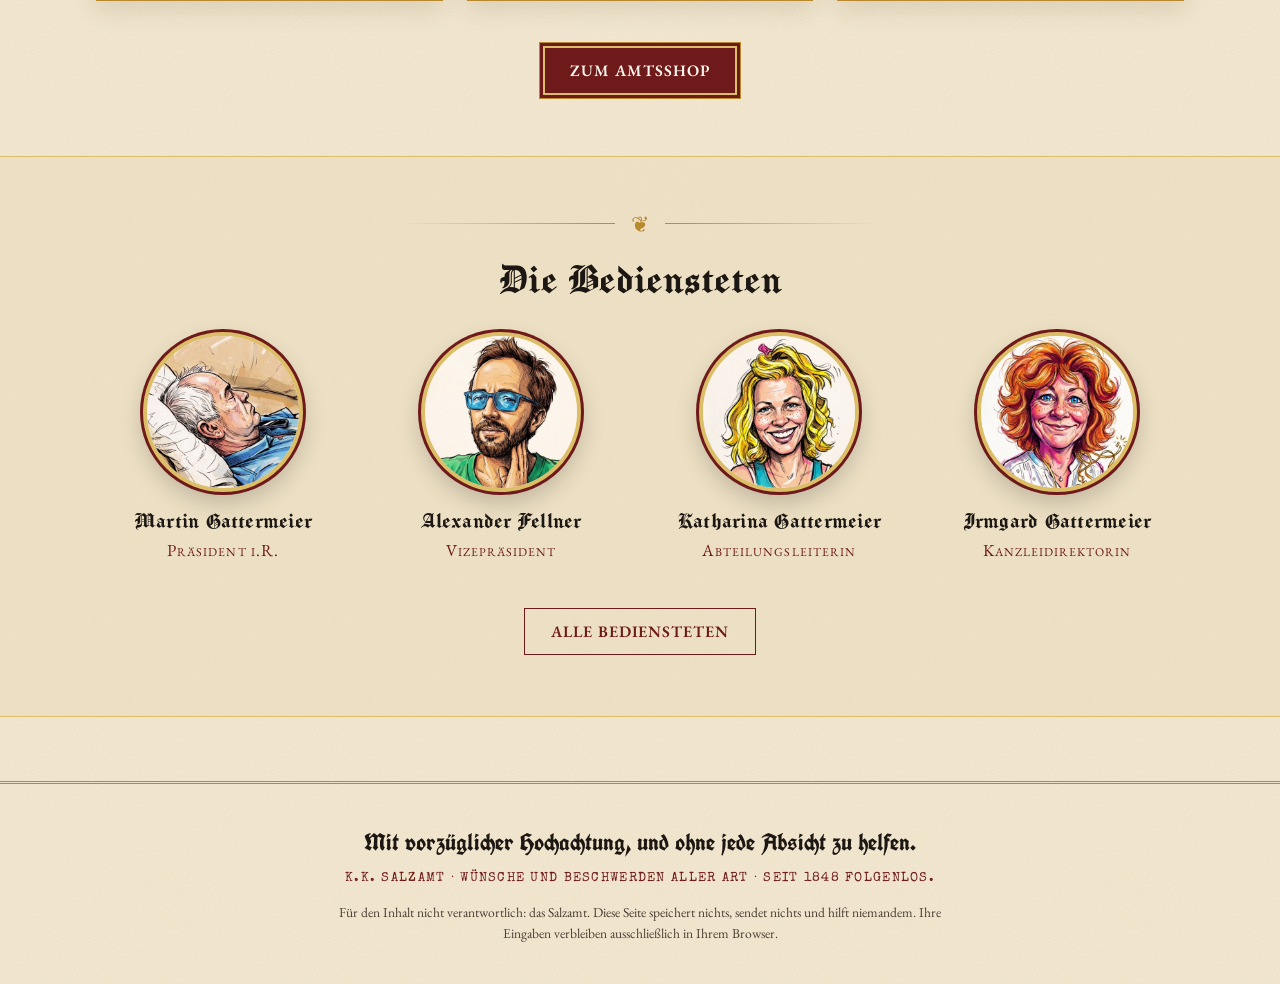
==== commit fde3dcc9: "Homepage: use new shop photos for Salzstreuer and Stempel teasers Co-Authored-By: Claude Sonnet 5.5 " ====
--- a/index.html
+++ b/index.html
@@ -234,57 +234,15 @@
           <h2 id="shop-title" class="text-center">Aus dem Amtsshop</h2>
           <div class="grid grid--3 home-products">
             <article class="card home-product">
-              <div class="card__media home-product__media">
-                <svg
-                  class="home-icon"
-                  viewBox="0 0 100 100"
-                  width="100"
-                  height="100"
-                  aria-hidden="true"
-                  focusable="false"
-                >
-                  <!-- cap with sprinkle holes -->
-                  <path d="M33 34 C33 18 40 12 50 12 C60 12 67 18 67 34 Z" />
-                  <circle
-                    cx="44"
-                    cy="24"
-                    r="1.8"
-                    fill="currentColor"
-                    stroke="none"
-                  />
-                  <circle
-                    cx="50"
-                    cy="20"
-                    r="1.8"
-                    fill="currentColor"
-                    stroke="none"
-                  />
-                  <circle
-                    cx="56"
-                    cy="24"
-                    r="1.8"
-                    fill="currentColor"
-                    stroke="none"
-                  />
-                  <circle
-                    cx="50"
-                    cy="28"
-                    r="1.8"
-                    fill="currentColor"
-                    stroke="none"
-                  />
-                  <!-- official seal band across the cap -->
-                  <path d="M29 30 L71 20" stroke-width="4" />
-                  <!-- collar -->
-                  <path d="M31 34 H69 V41 H31 Z" />
-                  <!-- body -->
-                  <path
-                    d="M33 41 L29 82 C29 87 33 90 38 90 H62 C67 90 71 87 71 82 L67 41 Z"
-                  />
-                  <!-- calibration label -->
-                  <path d="M37 56 H63 M37 72 H63" />
-                  <circle cx="50" cy="64" r="6" />
-                </svg>
+              <div class="card__media home-product__media home-product__media--square">
+                <img
+                  src="assets/img/shop_salzstreuer.jpg"
+                  width="600"
+                  height="600"
+                  loading="lazy"
+                  decoding="async"
+                  alt="Amtlicher Salzstreuer mit dem Eichstempel des Salzamtes"
+                />
               </div>
               <div class="card__body">
                 <h3 class="card__title">Amtlicher Salzstreuer</h3>
@@ -328,33 +286,15 @@
             </article>
 
             <article class="card home-product">
-              <div class="card__media home-product__media">
-                <svg
-                  class="home-icon"
-                  viewBox="0 0 100 100"
-                  width="100"
-                  height="100"
-                  aria-hidden="true"
-                  focusable="false"
-                >
-                  <!-- knob -->
-                  <path d="M43 12 C43 5 57 5 57 12 V26 H43 Z" />
-                  <!-- handle waist -->
-                  <path d="M40 26 H60 L65 42 H35 Z" />
-                  <!-- base plate -->
-                  <rect x="24" y="42" width="52" height="11" rx="1.5" />
-                  <!-- rubber plate -->
-                  <path
-                    d="M27 53 H73 V58 H27 Z"
-                    fill="currentColor"
-                    stroke="none"
-                  />
-                  <!-- impression on the paper, slightly askew -->
-                  <g transform="rotate(-5 50 79)">
-                    <rect x="21" y="68" width="58" height="22" rx="2" />
-                    <path d="M29 76 H71 M29 83 H60" />
-                  </g>
-                </svg>
+              <div class="card__media home-product__media home-product__media--square">
+                <img
+                  src="assets/img/shop_stempel.jpg"
+                  width="600"
+                  height="600"
+                  loading="lazy"
+                  decoding="async"
+                  alt="Amtsstempel mit Holzgriff und dem Abdruck „NICHT ZUSTÄNDIG“"
+                />
               </div>
               <div class="card__body">
                 <h3 class="card__title">Stempel „NICHT ZUSTÄNDIG“</h3>
--- a/assets/home.css
+++ b/assets/home.css
@@ -277,22 +277,15 @@
   color: var(--burgundy);
 }
 
+.home-product__media--square {
+  aspect-ratio: 1 / 1;
+}
+
 .home-product__media img {
   display: block;
   width: 100%;
   height: 100%;
   object-fit: cover;
-}
-
-.home-icon {
-  width: 42%;
-  height: auto;
-  max-height: 80%;
-  fill: none;
-  stroke: currentColor;
-  stroke-width: 3;
-  stroke-linecap: round;
-  stroke-linejoin: round;
 }
 
 .home-product .card__title {
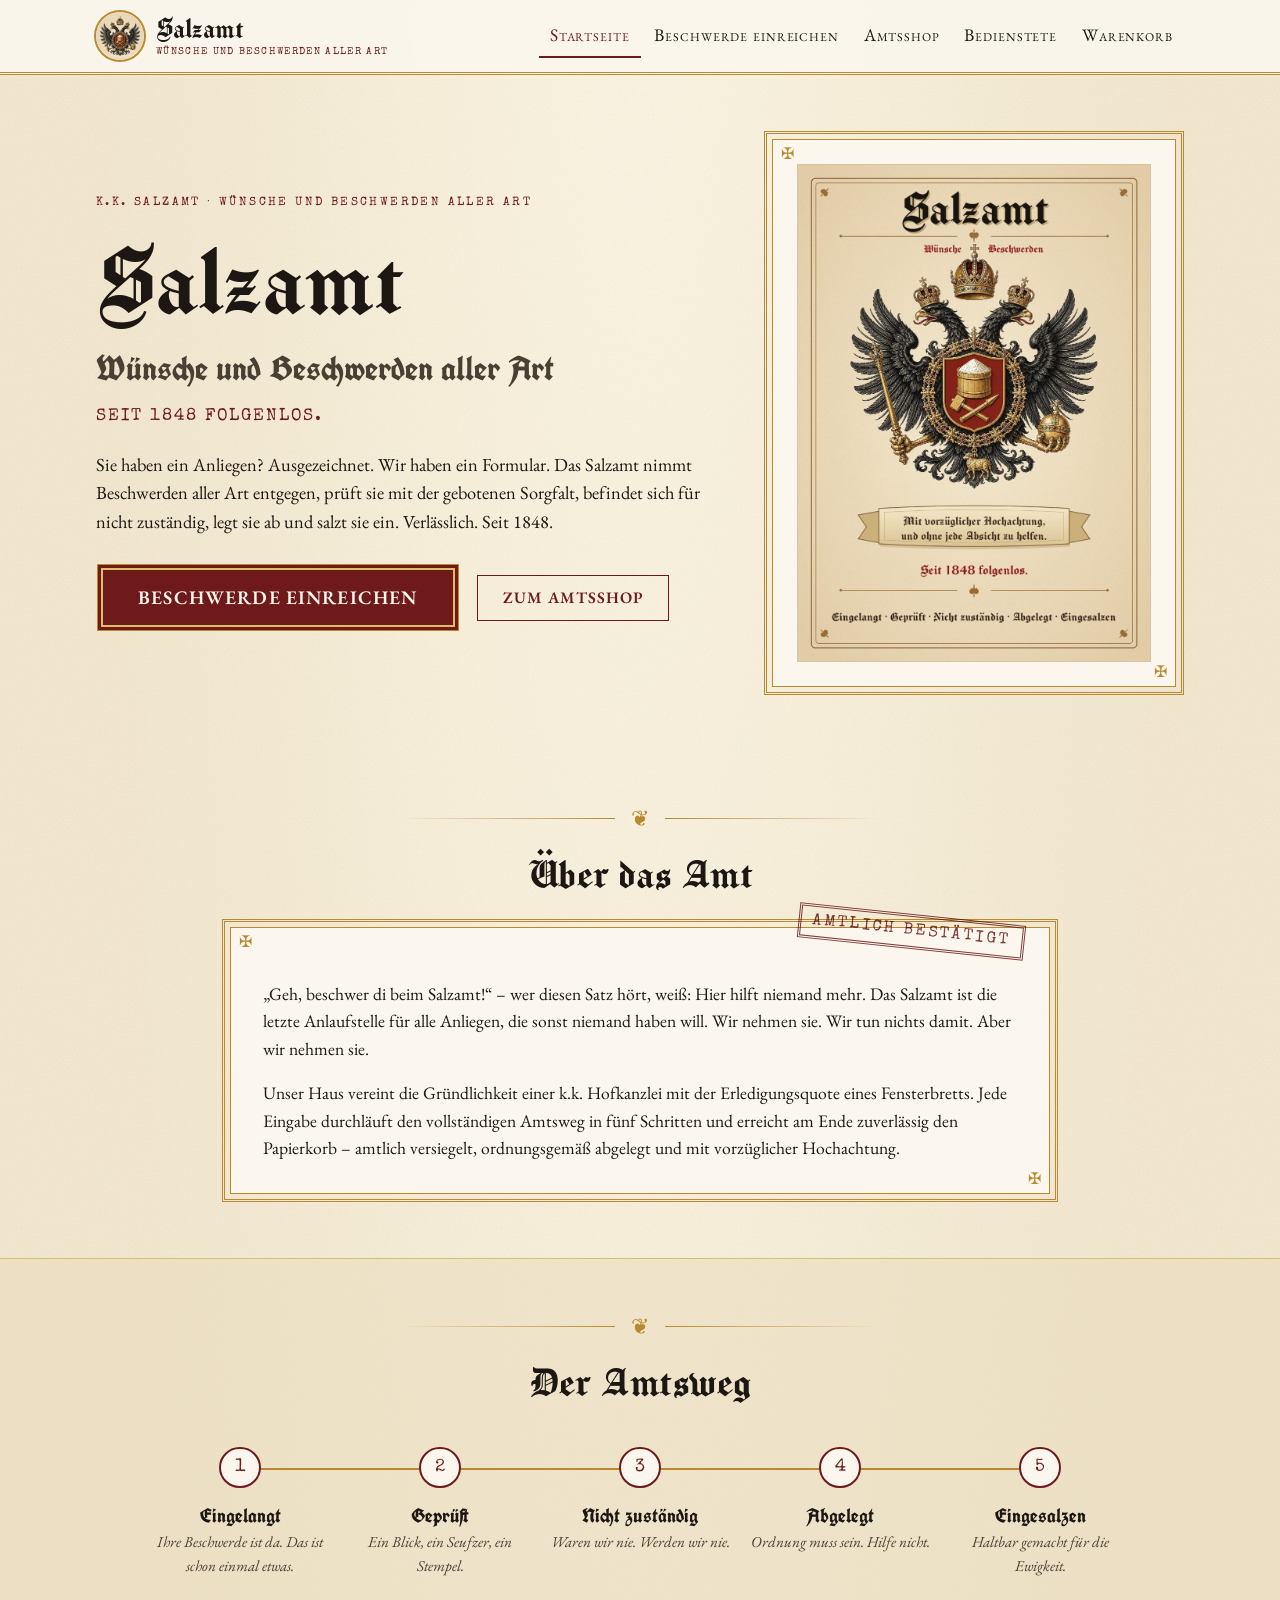
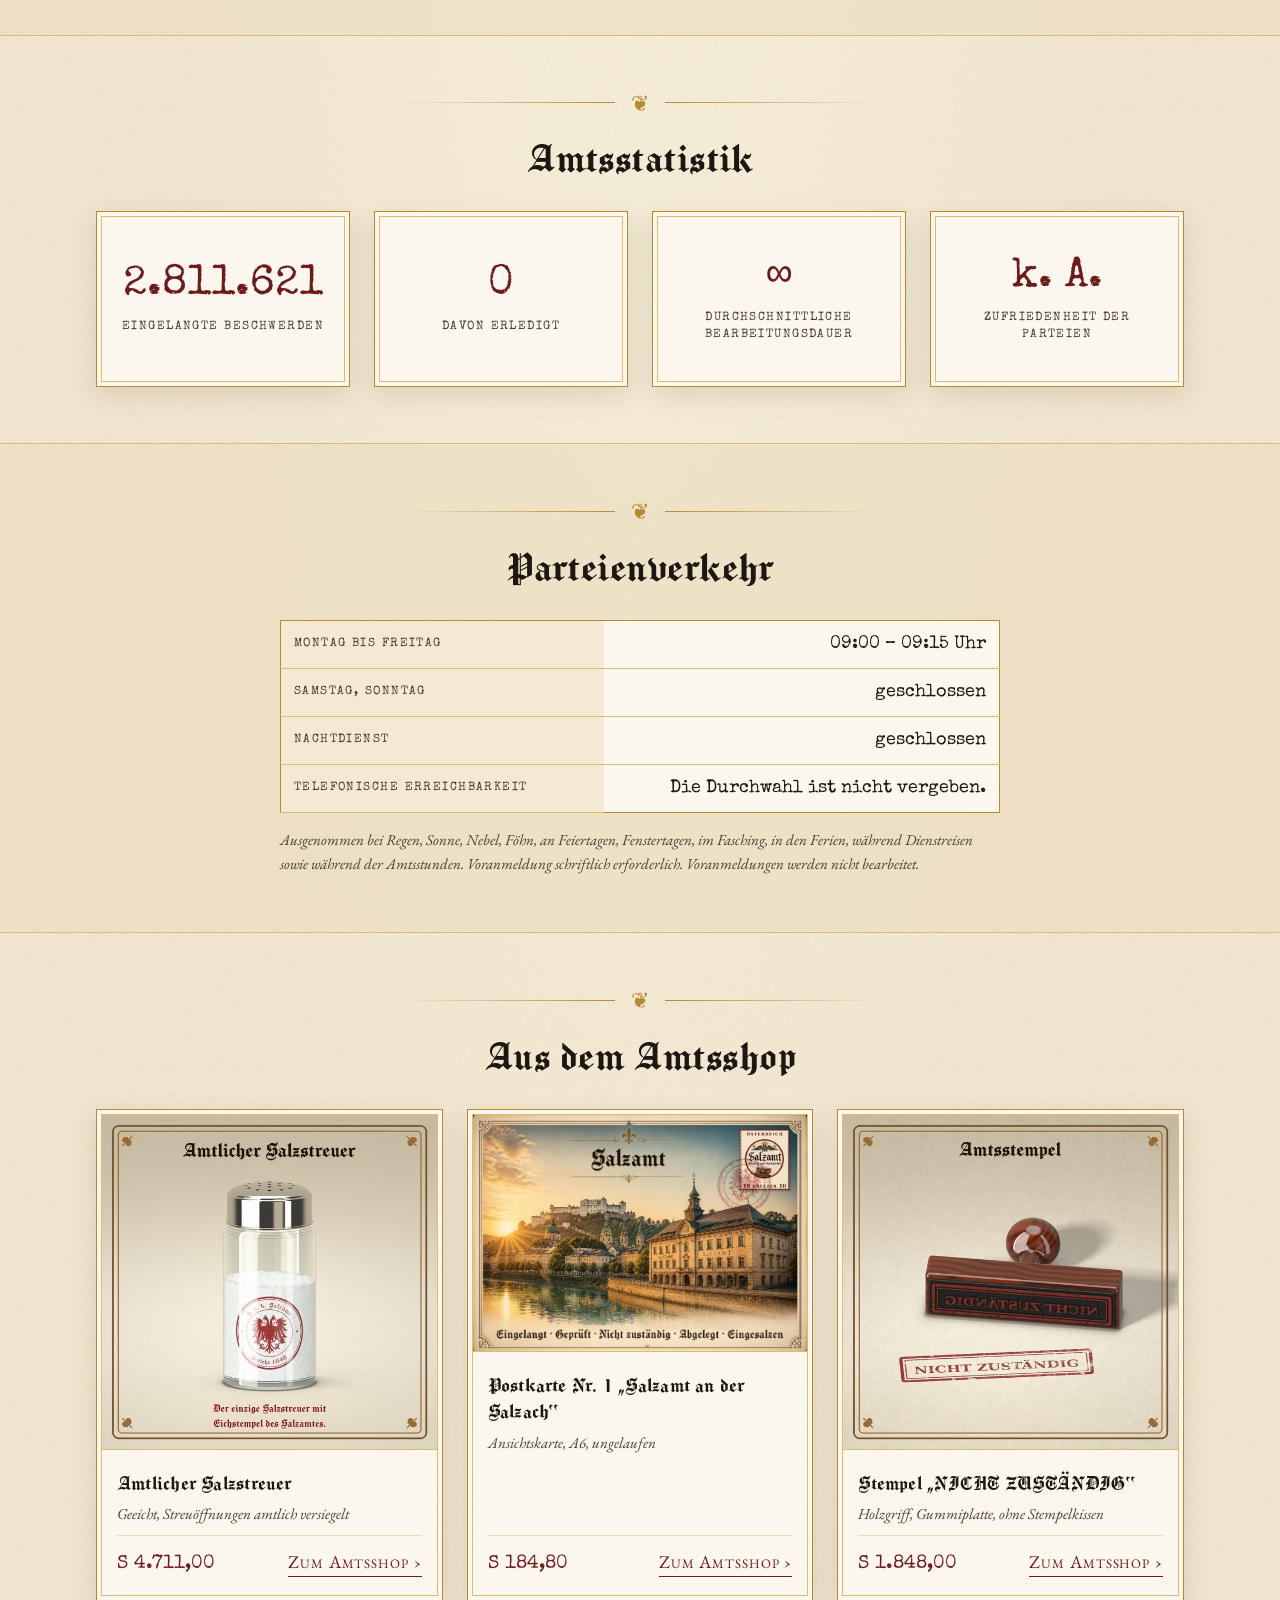
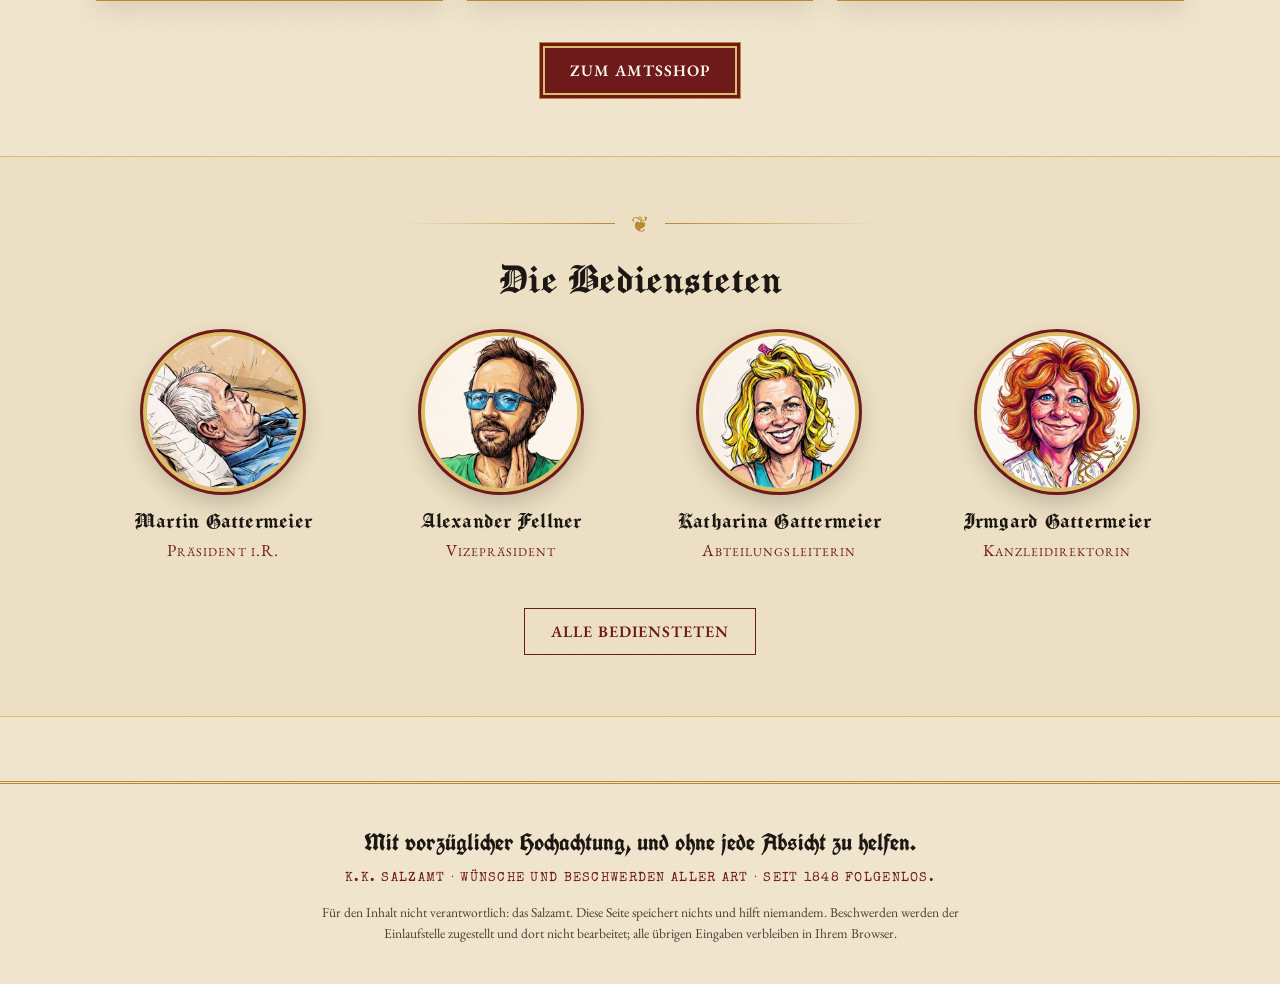
==== commit 4236fe12: "WP2: deliver complaints to the Einlaufstelle via Web3Forms The complaint form now posts each valid c" ====
--- a/index.html
+++ b/index.html
@@ -234,7 +234,9 @@
           <h2 id="shop-title" class="text-center">Aus dem Amtsshop</h2>
           <div class="grid grid--3 home-products">
             <article class="card home-product">
-              <div class="card__media home-product__media home-product__media--square">
+              <div
+                class="card__media home-product__media home-product__media--square"
+              >
                 <img
                   src="assets/img/shop_salzstreuer.jpg"
                   width="600"
@@ -286,7 +288,9 @@
             </article>
 
             <article class="card home-product">
-              <div class="card__media home-product__media home-product__media--square">
+              <div
+                class="card__media home-product__media home-product__media--square"
+              >
                 <img
                   src="assets/img/shop_stempel.jpg"
                   width="600"
@@ -400,8 +404,9 @@
         </p>
         <p class="site-footer__small">
           Für den Inhalt nicht verantwortlich: das Salzamt. Diese Seite
-          speichert nichts, sendet nichts und hilft niemandem. Ihre Eingaben
-          verbleiben ausschließlich in Ihrem Browser.
+          speichert nichts und hilft niemandem. Beschwerden werden der
+          Einlaufstelle zugestellt und dort nicht bearbeitet; alle übrigen
+          Eingaben verbleiben in Ihrem Browser.
         </p>
       </div>
     </footer>
